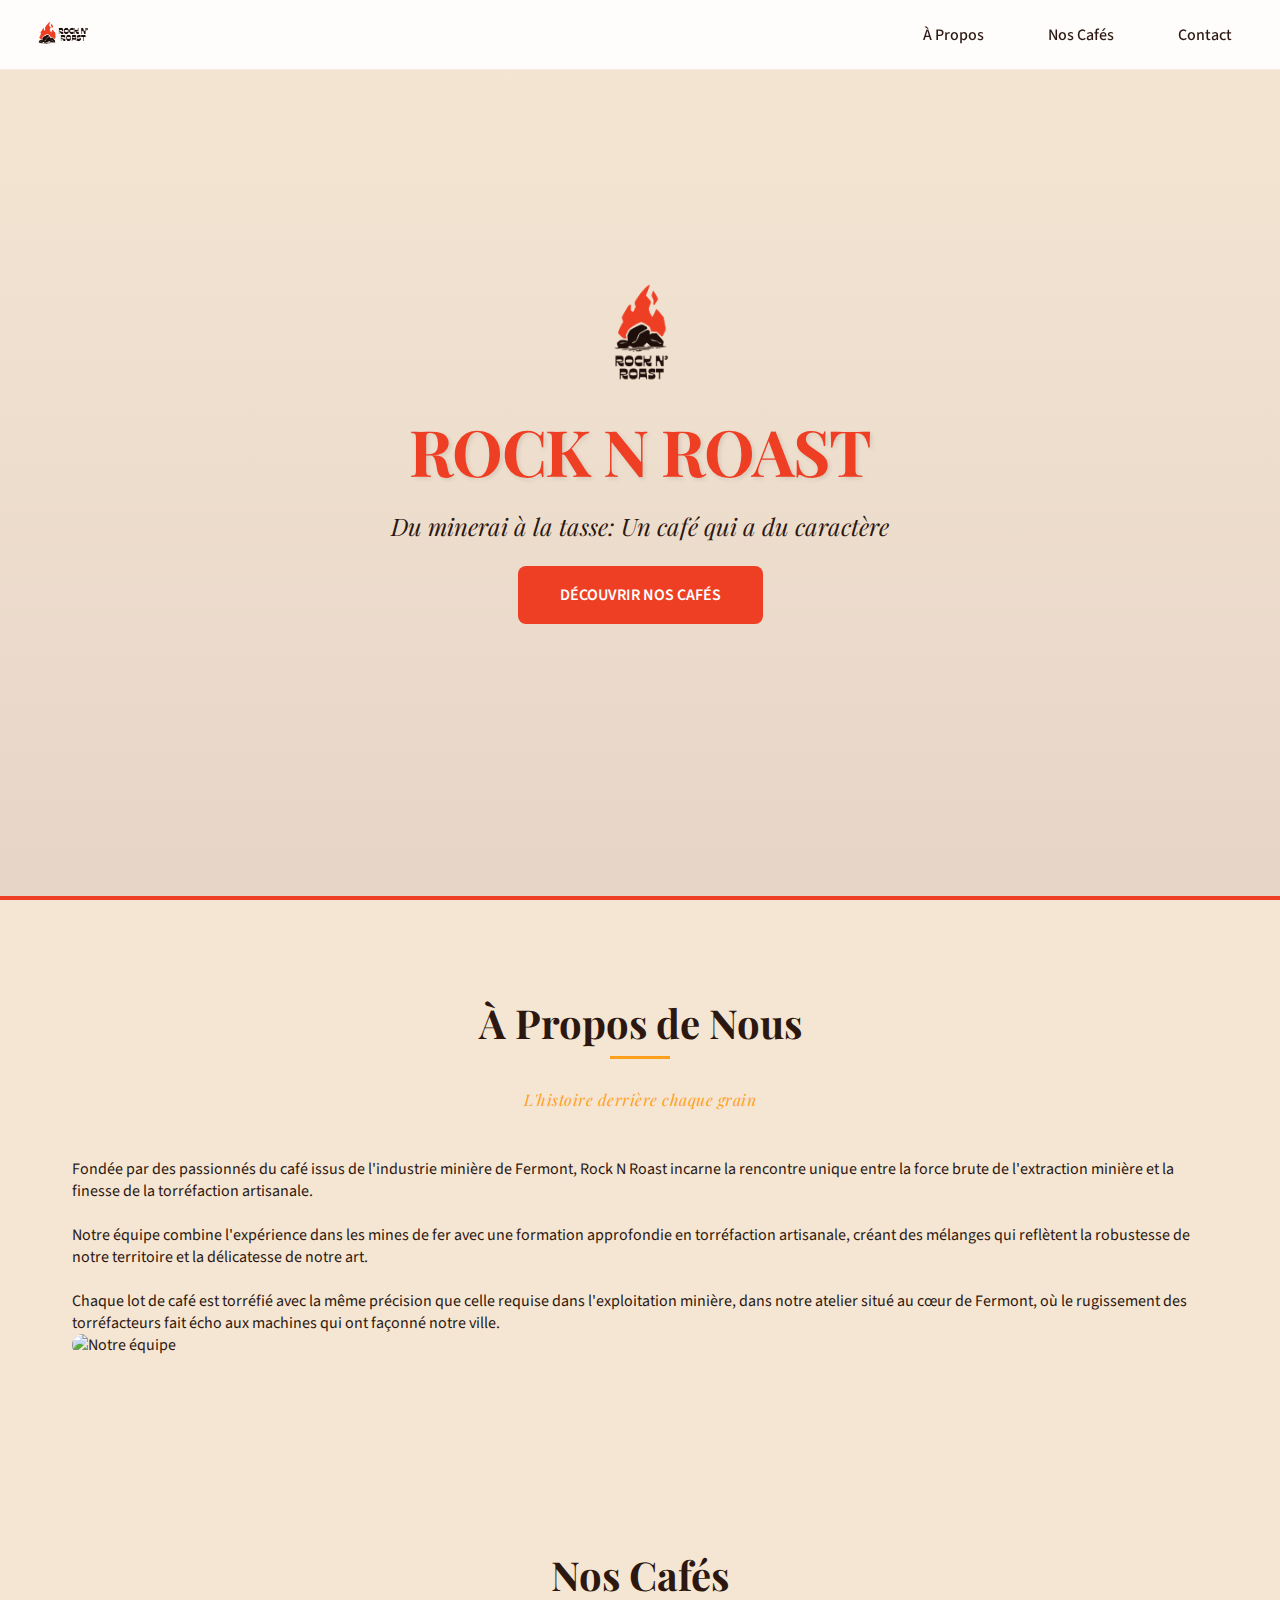
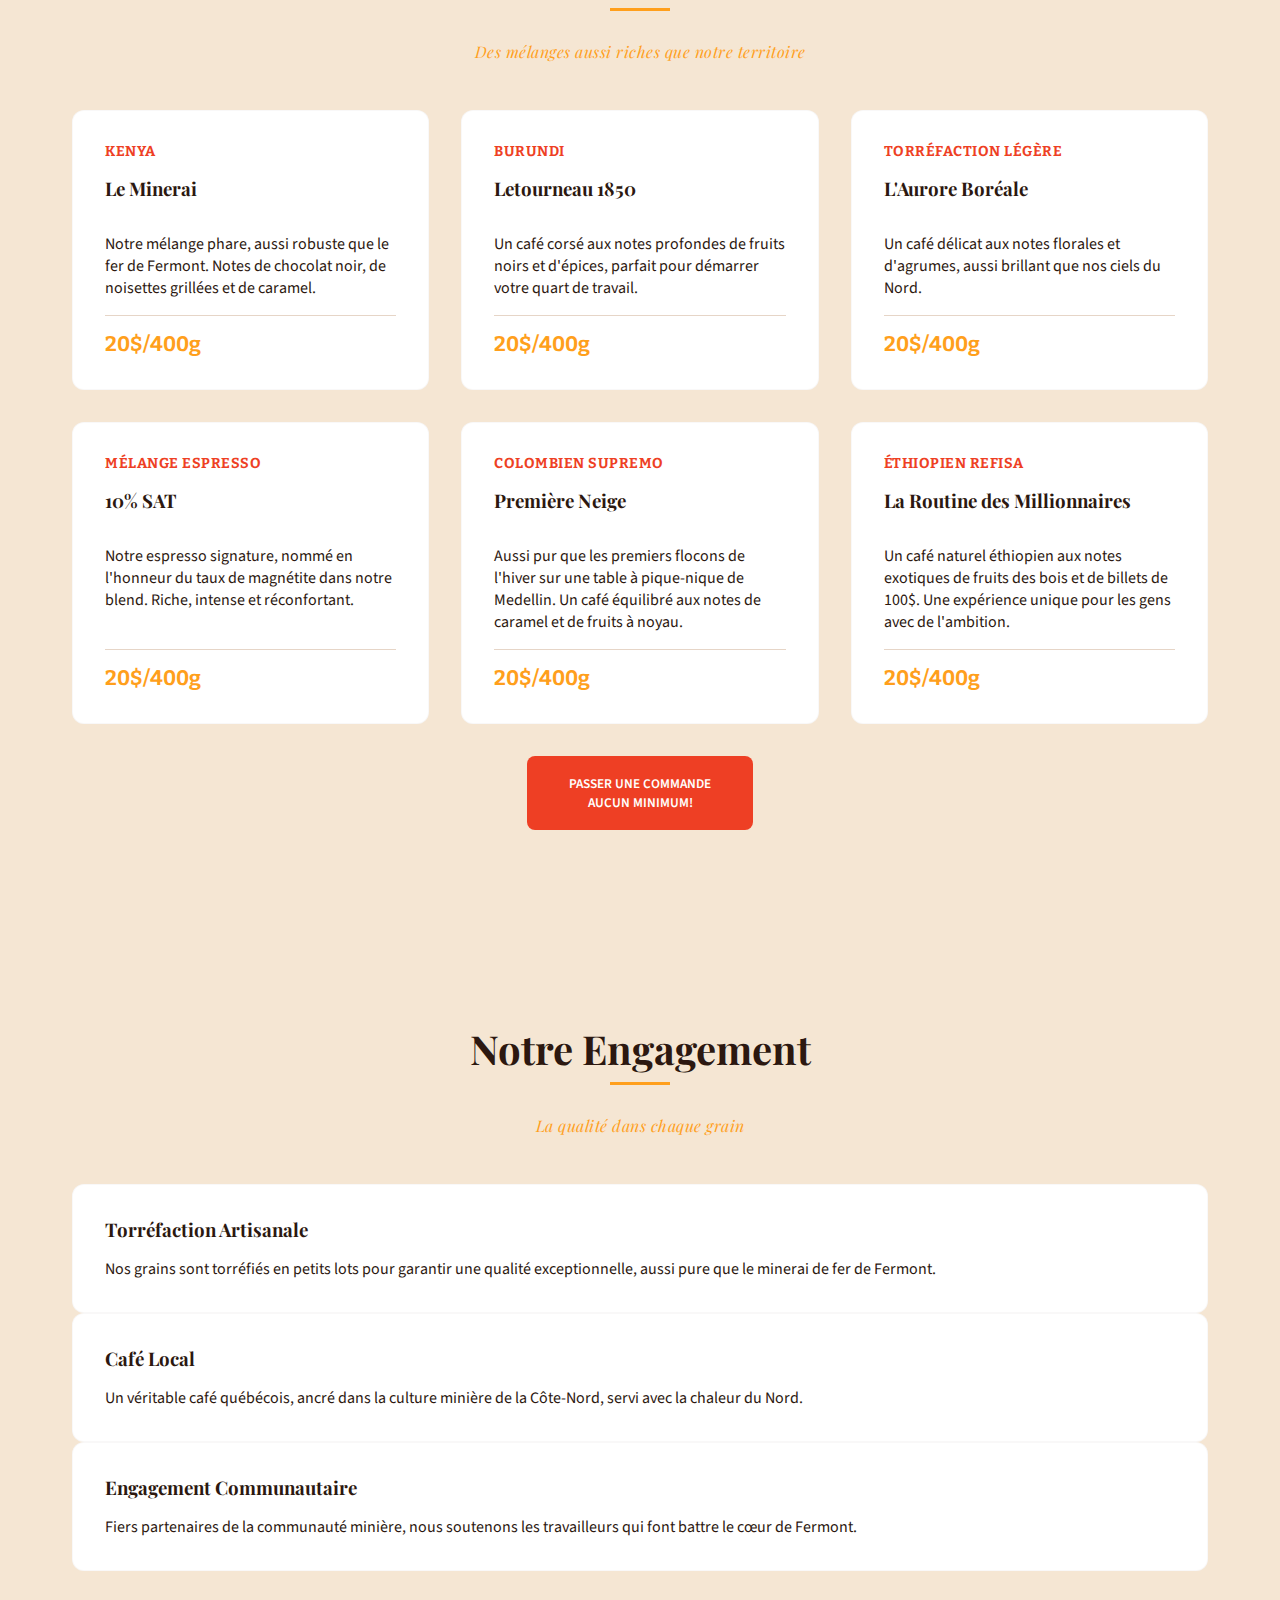
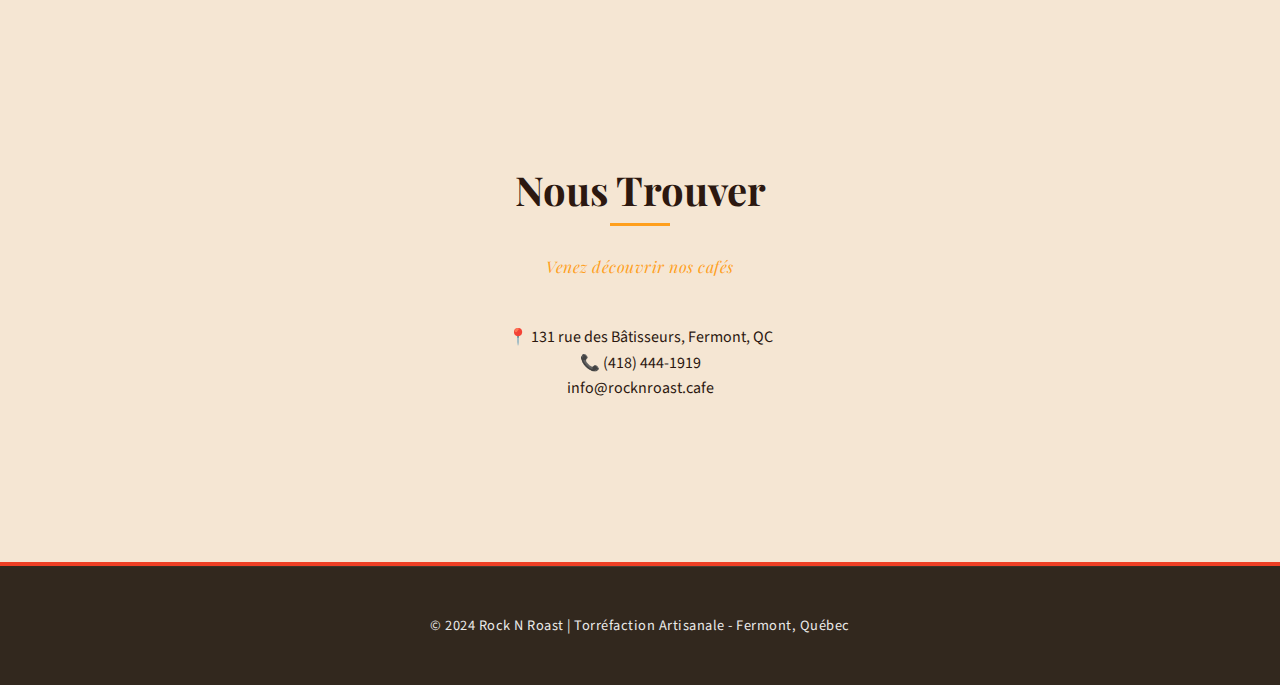
==== index.html @ 9648ab04 "Update index.html" ====
<!DOCTYPE html>
<html lang="fr-CA">
<head>
    <meta charset="UTF-8">
    <meta name="viewport" content="width=device-width, initial-scale=1.0">
    <title>Rock N Roast | Torréfaction Artisanale - Fermont</title>
    <link rel="stylesheet" href="styles.css">
    <link rel="preconnect" href="https://fonts.googleapis.com">
    <link rel="preconnect" href="https://fonts.gstatic.com" crossorigin>
    <link href="https://fonts.googleapis.com/css2?family=Playfair+Display:wght@400;600;700&family=Source+Sans+3:wght@400;500;600&family=Bitter:wght@700&display=swap" rel="stylesheet">
</head>
<body>
    <div id="orderModal" class="modal">
        <div class="modal-content">
            <div class="modal-header">
                <h3>Commander nos cafés</h3>
                <button class="close-modal">&times;</button>
            </div>
            <form id="orderForm" action="mailto:commandes@rocknroast.cafe" method="post" enctype="text/plain">
                <div class="order-form-personal">
                    <div class="form-group">
                        <label for="name">Nom complet</label>
                        <input type="text" id="name" name="name" required>
                    </div>
                    <div class="form-group">
                        <label for="email">Courriel</label>
                        <input type="email" id="email" name="email" required>
                    </div>
                    <div class="form-group">
                        <label for="phone">Téléphone</label>
                        <input type="tel" id="phone" name="phone" required>
                    </div>
                </div>

                <div class="order-form-products">
                    <h4>Sélectionnez vos cafés (400g)</h4>
                    
                    <div class="coffee-order-grid">
                        <div class="coffee-order-item">
                            <label for="minerai">Le Minerai</label>
                            <div class="quantity-input">
                                <button type="button" class="quantity-btn minus">-</button>
                                <input type="number" id="minerai" name="minerai" value="0" min="0">
                                <button type="button" class="quantity-btn plus">+</button>
                            </div>
                        </div>

                        <div class="coffee-order-item">
                            <label for="letourneau">Letourneau 1850</label>
                            <div class="quantity-input">
                                <button type="button" class="quantity-btn minus">-</button>
                                <input type="number" id="letourneau" name="letourneau" value="0" min="0">
                                <button type="button" class="quantity-btn plus">+</button>
                            </div>
                        </div>

                        <div class="coffee-order-item">
                            <label for="aurore">L'Aurore Boréale</label>
                            <div class="quantity-input">
                                <button type="button" class="quantity-btn minus">-</button>
                                <input type="number" id="aurore" name="aurore" value="0" min="0">
                                <button type="button" class="quantity-btn plus">+</button>
                            </div>
                        </div>

                        <div class="coffee-order-item">
                            <label for="sat">10% SAT</label>
                            <div class="quantity-input">
                                <button type="button" class="quantity-btn minus">-</button>
                                <input type="number" id="sat" name="sat" value="0" min="0">
                                <button type="button" class="quantity-btn plus">+</button>
                            </div>
                        </div>

                        <div class="coffee-order-item">
                            <label for="neige">Première Neige</label>
                            <div class="quantity-input">
                                <button type="button" class="quantity-btn minus">-</button>
                                <input type="number" id="neige" name="neige" value="0" min="0">
                                <button type="button" class="quantity-btn plus">+</button>
                            </div>
                        </div>

                        <div class="coffee-order-item">
                            <label for="routine">La Routine des Millionnaires</label>
                            <div class="quantity-input">
                                <button type="button" class="quantity-btn minus">-</button>
                                <input type="number" id="routine" name="routine" value="0" min="0">
                                <button type="button" class="quantity-btn plus">+</button>
                            </div>
                        </div>
                    </div>

                    <div class="order-summary">
                        <p>Total: <span id="orderTotal">0</span> $</p>
                    </div>
                </div>

                <div class="form-footer">
                    <button type="submit" class="submit-order">
                        Commander
                        
                    </button>
                </div>
            </form>
        </div>
    </div>
    <nav>
        <a href="#" class="nav-brand">
            <img src="assets/nav.png" alt="Rock N Roast" class="logo">
        </a>
        <ul>
            <li><a href="#about">À Propos</a></li>
            <li><a href="#coffees">Nos Cafés</a></li>
            <li><a href="#contact">Contact</a></li>
        </ul>
    </nav>

    <section class="hero">
        <div class="hero-content">
            <img src="assets/mainlogo.png" alt="Rock N Roast" class="logo-large">
            <h1>Rock N Roast</h1>
            <p class="tagline">Du minerai à la tasse: Un café qui a du caractère</p>
            <a href="#coffees" class="cta-button">Découvrir nos cafés</a>
        </div>
    </section>

    <section class="content-section" id="about">
        <div class="section-title">
            <h2>À Propos de Nous</h2>
            <p>L'histoire derrière chaque grain</p>
        </div>
        <div class="about-grid">
            <div class="about-text">
                <p>Fondée par des passionnés du café issus de l'industrie minière de Fermont, Rock N Roast incarne la rencontre unique entre la force brute de l'extraction minière et la finesse de la torréfaction artisanale.</p>
                <br>
                <p>Notre équipe combine l'expérience dans les mines de fer avec une formation approfondie en torréfaction artisanale, créant des mélanges qui reflètent la robustesse de notre territoire et la délicatesse de notre art.</p>
                <br>
                <p>Chaque lot de café est torréfié avec la même précision que celle requise dans l'exploitation minière, dans notre atelier situé au cœur de Fermont, où le rugissement des torréfacteurs fait écho aux machines qui ont façonné notre ville.</p>
            </div>
            <div>
                <img src="/static/placeholder/500/400" alt="Notre équipe" style="width: 100%; border-radius: 12px;">
            </div>
        </div>
    </section>

    <section class="content-section" id="coffees">
        <div class="section-title">
            <h2>Nos Cafés</h2>
            <p>Des mélanges aussi riches que notre territoire</p>
        </div>
        <div class="coffee-grid">
            <div class="coffee-card">
                <span class="coffee-origin">Kenya</span>
                <h3>Le Minerai</h3>
                <p>Notre mélange phare, aussi robuste que le fer de Fermont. Notes de chocolat noir, de noisettes grillées et de caramel.</p>
                <span class="coffee-price">20$/400g</span>
            </div>
            <div class="coffee-card">
                <span class="coffee-origin">Burundi</span>
                <h3>Letourneau 1850</h3>
                <p>Un café corsé aux notes profondes de fruits noirs et d'épices, parfait pour démarrer votre quart de travail.</p>
                <span class="coffee-price">20$/400g</span>
            </div>
            <div class="coffee-card">
                <span class="coffee-origin">Torréfaction Légère</span>
                <h3>L'Aurore Boréale</h3>
                <p>Un café délicat aux notes florales et d'agrumes, aussi brillant que nos ciels du Nord.</p>
                <span class="coffee-price">20$/400g</span>
            </div>
            <div class="coffee-card">
                <span class="coffee-origin">Mélange Espresso</span>
                <h3>10% SAT</h3>
                <p>Notre espresso signature, nommé en l'honneur du taux de magnétite dans notre blend. Riche, intense et réconfortant.</p>
                <span class="coffee-price">20$/400g</span>
            </div>
            <div class="coffee-card">
                <span class="coffee-origin">Colombien Supremo</span>
                <h3>Première Neige</h3>
                <p>Aussi pur que les premiers flocons de l'hiver sur une table à pique-nique de Medellin. Un café équilibré aux notes de caramel et de fruits à noyau.</p>
                <span class="coffee-price">20$/400g</span>
            </div>
            <div class="coffee-card">
                <span class="coffee-origin">Éthiopien Refisa</span>
                <h3>La Routine des Millionnaires</h3>
                <p>Un café naturel éthiopien aux notes exotiques de fruits des bois et de billets de 100$. Une expérience unique pour les gens avec de l'ambition.</p>
                <span class="coffee-price">20$/400g</span>
            </div>
        </div>
        <div style="text-align: center;">
            <button class="order-button" id="openOrderForm">
                Passer une commande
                <span class="order-note">Aucun minimum!</span>
            </button>
        </div>
    </section>

    <section class="content-section" id="features">
        <div class="section-title">
            <h2>Notre Engagement</h2>
            <p>La qualité dans chaque grain</p>
        </div>
        <div class="features">
            <div class="feature">
                <h3>Torréfaction Artisanale</h3>
                <p>Nos grains sont torréfiés en petits lots pour garantir une qualité exceptionnelle, aussi pure que le minerai de fer de Fermont.</p>
            </div>
            <div class="feature">
                <h3>Café Local</h3>
                <p>Un véritable café québécois, ancré dans la culture minière de la Côte-Nord, servi avec la chaleur du Nord.</p>
            </div>
            <div class="feature">
                <h3>Engagement Communautaire</h3>
                <p>Fiers partenaires de la communauté minière, nous soutenons les travailleurs qui font battre le cœur de Fermont.</p>
            </div>
        </div>
    </section>

    <section class="content-section" id="contact">
        <div class="section-title">
            <h2>Nous Trouver</h2>
            <p>Venez découvrir nos cafés</p>
        </div>
        <div style="line-height: 1.6; text-align: center;">
            <p>📍 131 rue des Bâtisseurs, Fermont, QC</p>
            <p>📞 (418) 444-1919</p>
            <p>info@rocknroast.cafe</p>
        </div>
    </section>

    <footer class="footer">
        <p>© 2024 Rock N Roast | Torréfaction Artisanale - Fermont, Québec</p>
    </footer>

    

    <script src="script.js"></script>
</body>
</html>
---- styles.css ----
:root {
    /* Brand Colors */
    --primary: #EE3F24;
    --primary-dark: #d62d12;
    
    /* Natural Coffee Palette */
    --espresso: #32281E;
    --bg-dark: #F5E6D3;
    --cream: #FFFFFF;
    --accent: #FF9F1C;
    --coffee-light: #E6D5C7;
    --coffee-medium: #967259;
    
    /* UI Colors */
    --bg-card: rgba(50, 40, 30, 0.03);
    --bg-hover: rgba(50, 40, 30, 0.08);
    --text-dark: #2C1810;
    --text-light: #32281E;

    /* Font families */
    --font-heading: 'Playfair Display', serif;
    --font-body: 'Source Sans 3', sans-serif;
    --font-accent: 'Bitter', serif;
}

/* Base Styles */
* {
    margin: 0;
    padding: 0;
    box-sizing: border-box;
}

body {
    background-color: var(--bg-dark);
    color: var(--text-dark);
    font-family: var(--font-body);
}

/* Navigation */
nav {
    position: fixed;
    top: 0;
    width: 100%;
    height: 70px;
    background: rgba(255, 255, 255, 0.9);
    padding: 0 2rem;
    z-index: 1000;
    backdrop-filter: blur(10px);
    border-bottom: 1px solid rgba(238, 63, 36, 0.1);
    display: flex;
    justify-content: space-between;
    align-items: center;
}

.nav-brand {
    display: flex;
    align-items: center;
    height: 60px;
    padding: 8px 0;
    text-decoration: none;
    color: var(--text-dark);
}

.logo {
    height: 100%;
    width: auto;
    object-fit: contain;
    max-width: 180px;
}

nav ul {
    display: flex;
    justify-content: center;
    gap: 2rem;
    list-style: none;
}

nav a {
    color: var(--text-dark);
    text-decoration: none;
    font-weight: 500;
    transition: all 0.3s ease;
    padding: 0.5rem 1rem;
    border-radius: 4px;
    font-family: var(--font-body);
}

nav a:hover {
    color: var(--primary);
    background: var(--bg-card);
}
/* Section Titles */
.section-title {
    text-align: center;
    margin-bottom: 3rem;
}

.section-title h2 {
    font-size: 2.5rem;
    position: relative;
    display: inline-block;
    color: var(--text-dark);
}

.section-title h2::after {
    content: '';
    position: absolute;
    bottom: -10px;
    left: 50%;
    transform: translateX(-50%);
    width: 60px;
    height: 3px;
    background: var(--accent);
}

.section-title p {
    font-family: var(--font-heading);
    font-style: italic;
    color: var(--accent);
    letter-spacing: 0.5px;
    margin-top: 1.5rem;
}

/* Hero Section (continued) */
.hero {
    background: linear-gradient(rgba(245,230,211,0.9), rgba(230,213,199,0.95)),
                url('/api/placeholder/1920/1080');
    background-size: cover;
    background-position: center;
    height: 100vh;
    display: flex;
    align-items: center;
    justify-content: center;
    border-bottom: 4px solid var(--primary);
}

.hero-content {
    max-width: 800px;
    padding: 2rem;
    display: flex;
    flex-direction: column;
    align-items: center;
    justify-content: center;
    gap: 1.5rem;
}

.logo-large {
    height: 120px;
    width: auto;
    object-fit: contain;
}

/* Typography */
h1, h2, h3 {
    font-family: var(--font-heading);
    margin-bottom: 1rem;
}

h1 {
    font-size: 4rem;
    font-weight: 700;
    letter-spacing: -0.02em;
    color: var(--primary);
    text-transform: uppercase;
    text-shadow: 2px 2px 4px rgba(0,0,0,0.1);
    text-align: center;
    line-height: 1.1;
    margin: 0;
}

.tagline {
    font-family: var(--font-heading);
    font-size: 1.5rem;
    font-weight: 400;
    font-style: italic;
    color: var(--text-dark);
    text-align: center;
    max-width: 600px;
    margin: 0;
}

/* Layout */
.content-section {
    padding: 6rem 2rem;
    max-width: 1200px;
    margin: 0 auto;
}

/* Coffee Grid */
.coffee-grid {
    display: grid;
    grid-template-columns: repeat(3, 1fr);
    gap: 2rem;
    margin-top: 3rem;
}

/* Cards */
.coffee-card, .feature {
    background: var(--cream);
    padding: 2rem;
    border-radius: 12px;
    transition: all 0.3s ease;
    border: 1px solid var(--bg-card);
}

.coffee-card {
    display: flex;
    flex-direction: column;
    gap: 1rem;
}

.coffee-card:hover, .feature:hover {
    background: var(--bg-hover);
    border-color: var(--primary);
    transform: translateY(-5px);
}

.coffee-origin {
    font-family: var(--font-accent);
    color: var(--primary);
    font-size: 0.9rem;
    text-transform: uppercase;
    letter-spacing: 0.5px;
    font-weight: 700;
}

.coffee-price {
    font-family: var(--font-accent);
    color: var(--accent);
    font-weight: bold;
    font-size: 1.3rem;
    margin-top: auto;
    padding-top: 1rem;
    border-top: 1px solid var(--coffee-light);
}
/* Modal Styles */
.modal {
    display: none;
    position: fixed;
    top: 0;
    left: 0;
    width: 100%;
    height: 100vh;
    background-color: rgba(0, 0, 0, 0.7);
    z-index: 2000;
    padding: 20px;
    overflow-y: auto;
    opacity: 0;
    visibility: hidden;
    transition: opacity 0.3s ease, visibility 0.3s ease;
}

.modal.active {
    opacity: 1;
    visibility: visible;
    display: block;
}

.modal-content {
    background-color: var(--cream);
    max-width: 800px;
    margin: 2rem auto;
    border-radius: 12px;
    position: relative;
    transform: translateY(-20px);
    transition: transform 0.3s ease;
    box-shadow: 0 5px 30px rgba(0, 0, 0, 0.15);
}

.modal.active .modal-content {
    transform: translateY(0);
}

/* Modal Header Styles */
.modal-header {
    padding: 1.5rem 2rem;
    border-bottom: 1px solid var(--coffee-light);
    display: flex;
    justify-content: space-between;
    align-items: center;
    background-color: var(--cream);
    border-radius: 12px 12px 0 0;
}

.modal-header h3 {
    font-family: var(--font-heading);
    font-size: 1.8rem;
    margin: 0;
    color: var(--text-dark);
}

/* Close Button Styles */
.close-modal {
    background: none;
    border: none;
    width: 32px;
    height: 32px;
    border-radius: 50%;
    cursor: pointer;
    position: relative;
    transition: all 0.3s ease;
    display: flex;
    align-items: center;
    justify-content: center;
}

.close-modal::before,
.close-modal::after {
    content: '';
    position: absolute;
    width: 16px;
    height: 2px;
    background-color: var(--text-dark);
    transition: all 0.3s ease;
}

.close-modal::before {
    transform: rotate(45deg);
}

.close-modal::after {
    transform: rotate(-45deg);
}

.close-modal:hover {
    background-color: var(--bg-card);
}

.close-modal:hover::before,
.close-modal:hover::after {
    background-color: var(--primary);
}

/* Form Styles */
#orderForm {
    padding: 2rem;
}

.order-form-personal {
    display: grid;
    gap: 1rem;
    margin-bottom: 2rem;
}

.form-group {
    display: flex;
    flex-direction: column;
    gap: 0.5rem;
}

.form-group label {
    font-weight: 500;
    color: var(--text-dark);
}

.form-group input {
    padding: 0.75rem;
    border: 1px solid var(--coffee-light);
    border-radius: 6px;
    font-family: var(--font-body);
}

.coffee-order-grid {
    display: grid;
    gap: 1rem;
    margin: 1.5rem 0;
}

.coffee-order-item {
    display: flex;
    justify-content: space-between;
    align-items: center;
    padding: 1rem;
    background: var(--bg-card);
    border-radius: 8px;
}

.quantity-input {
    display: flex;
    align-items: center;
    gap: 0.5rem;
}

.quantity-btn {
    background: var(--coffee-light);
    border: none;
    width: 30px;
    height: 30px;
    border-radius: 4px;
    cursor: pointer;
    font-weight: bold;
    transition: all 0.2s ease;
}

.quantity-btn:hover {
    background: var(--coffee-medium);
    color: var(--cream);
}

.quantity-input input {
    width: 50px;
    text-align: center;
    border: 1px solid var(--coffee-light);
    border-radius: 4px;
    padding: 0.25rem;
}

.order-summary {
    margin-top: 2rem;
    text-align: right;
    font-weight: bold;
    font-size: 1.2rem;
}

.form-footer {
    margin-top: 2rem;
    text-align: center;
}

.submit-order {
    font-family: var(--font-body);
    display: inline-flex;
    flex-direction: column;
    align-items: center;
    padding: 1rem 3rem;
    background-color: var(--primary);
    color: var(--cream);
    border: none;
    border-radius: 8px;
    font-weight: 600;
    text-transform: uppercase;
    cursor: pointer;
    transition: all 0.3s ease;
}

/* Button Styles */
.cta-button, .order-button {
    font-family: var(--font-body);
    display: inline-flex;
    padding: 1rem 2.5rem;
    background-color: var(--primary);
    color: var(--cream);
    text-decoration: none;
    border-radius: 8px;
    font-weight: 600;
    text-transform: uppercase;
    transition: all 0.3s ease;
    border: 2px solid transparent;
    align-items: center;
    cursor: pointer;
}

.order-button {
    flex-direction: column;
    margin-top: 2rem;
}

.cta-button:hover, .order-button:hover {
    background-color: transparent;
    border-color: var(--primary);
    color: var(--primary);
    transform: translateY(-2px);
}
/* Footer Styles */
.footer {
    background: var(--espresso);
    padding: 3rem 2rem;
    text-align: center;
    margin-top: 4rem;
    border-top: 4px solid var(--primary);
    color: var(--cream);
    position: relative;
}

.footer::before {
    content: '';
    position: absolute;
    top: 0;
    left: 0;
    right: 0;
    height: 1px;
    background: linear-gradient(
        90deg,
        transparent,
        rgba(255, 255, 255, 0.1) 50%,
        transparent
    );
}

.footer p {
    font-family: var(--font-body);
    font-size: 0.9rem;
    letter-spacing: 0.5px;
    opacity: 0.9;
    margin: 0;
    line-height: 1.6;
}

/* Optional: Add social media links styling if you want to add them */
.footer-social {
    display: flex;
    justify-content: center;
    gap: 1.5rem;
    margin-top: 1.5rem;
}

.footer-social a {
    color: var(--cream);
    opacity: 0.8;
    transition: all 0.3s ease;
}

.footer-social a:hover {
    opacity: 1;
    color: var(--primary);
}

/* Media Queries */
@media (min-width: 768px) {
    .order-form-personal {
        grid-template-columns: repeat(3, 1fr);
    }
    
    .coffee-order-grid {
        grid-template-columns: repeat(2, 1fr);
    }
}

@media (max-width: 1024px) {
    .coffee-grid {
        grid-template-columns: repeat(2, 1fr);
    }
}

@media (max-width: 768px) {
    .coffee-grid {
        grid-template-columns: 1fr;
    }

    .nav-brand {
        height: 50px;
    }
    
    .logo {
        max-width: 140px;
    }
    
    nav {
        padding: 0 1rem;
        height: 60px;
    }

    .logo-large {
        height: 90px;
    }
    
    h1 {
        font-size: 3rem;
    }
    
    .tagline {
        font-size: 1.25rem;
    }
}
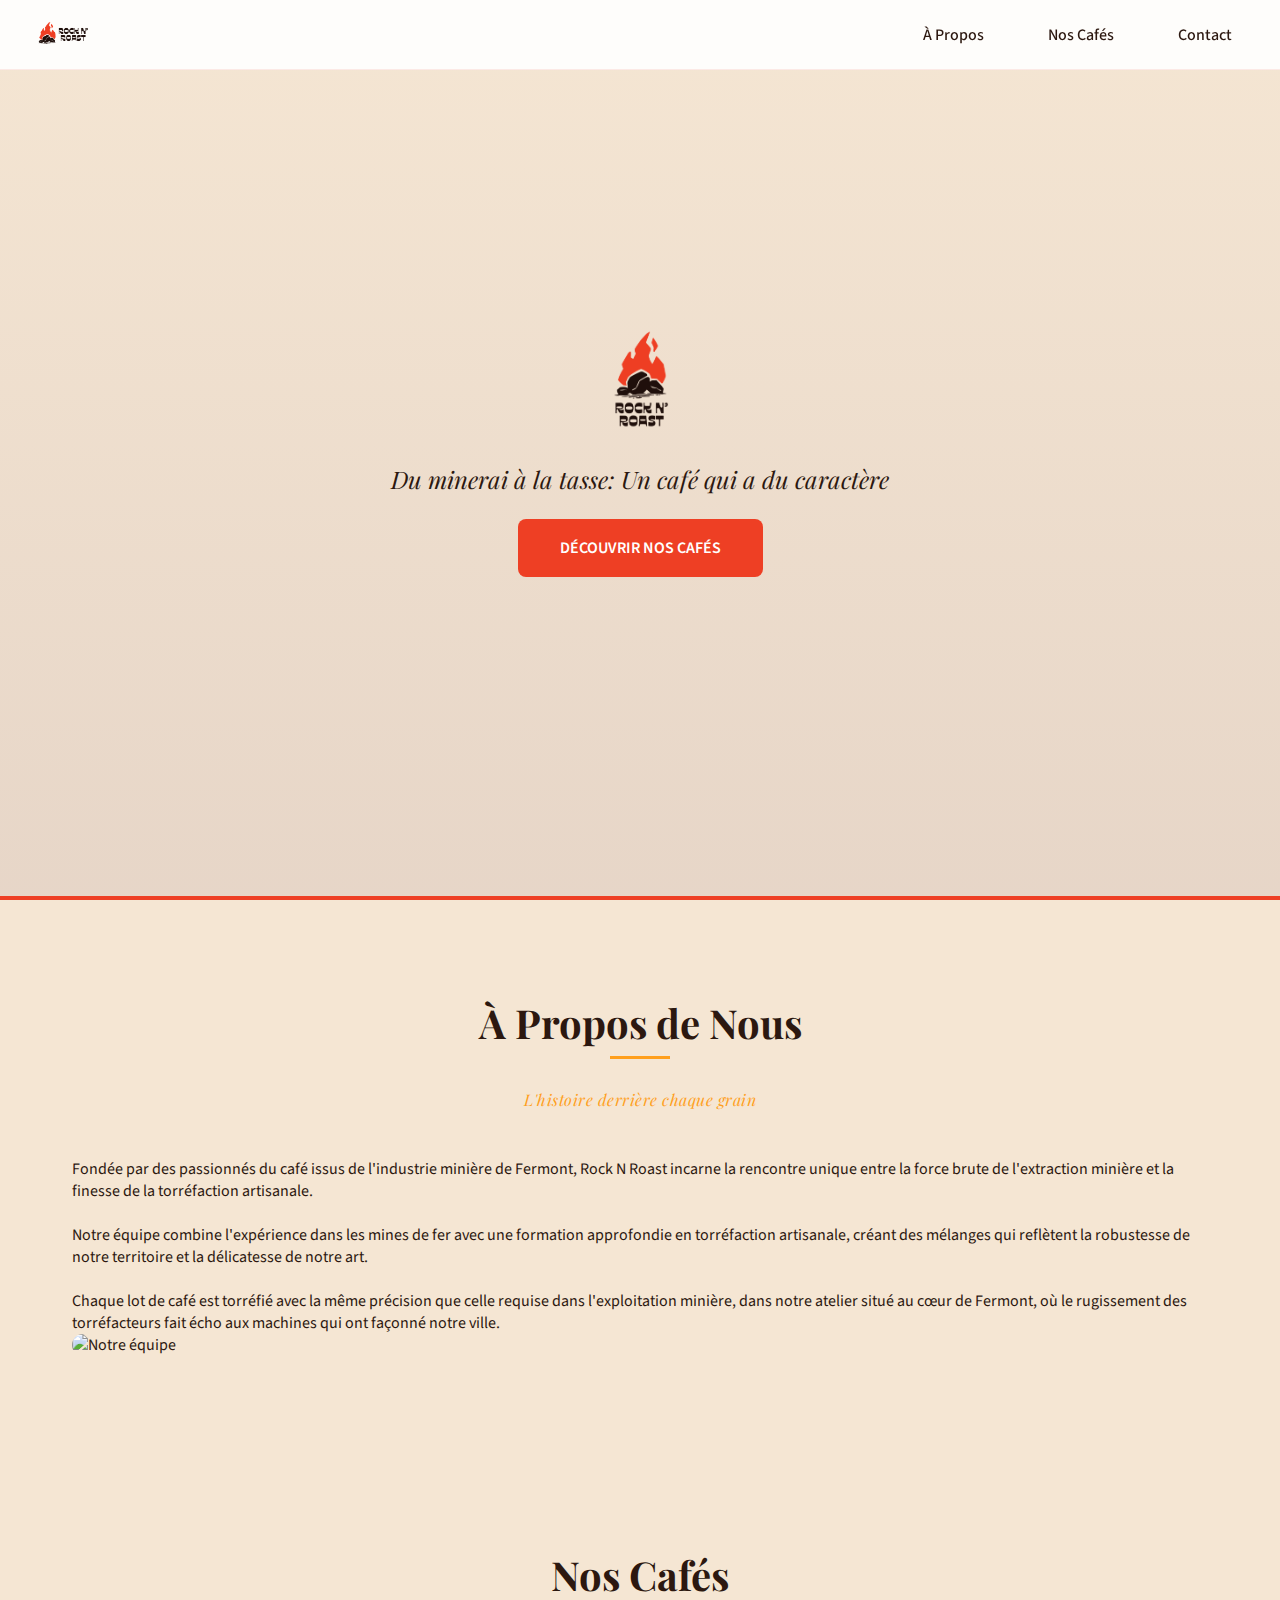
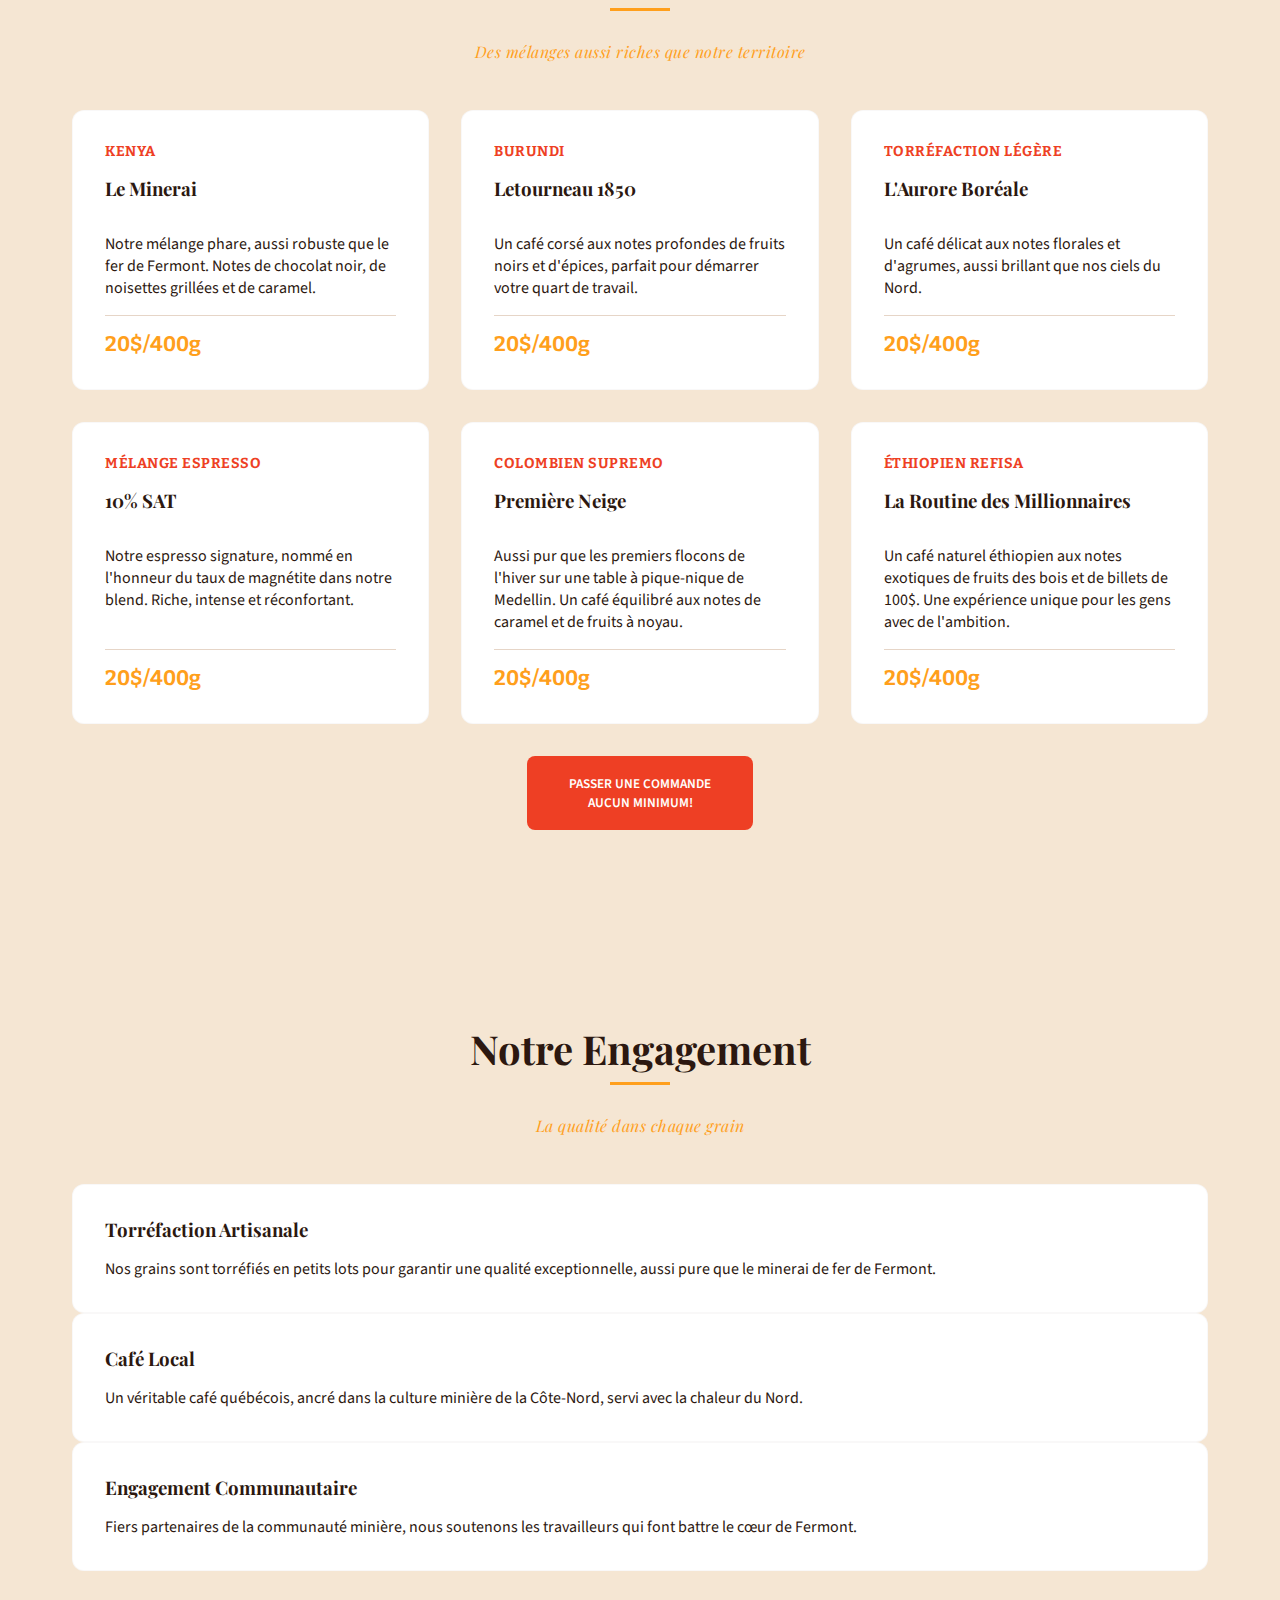
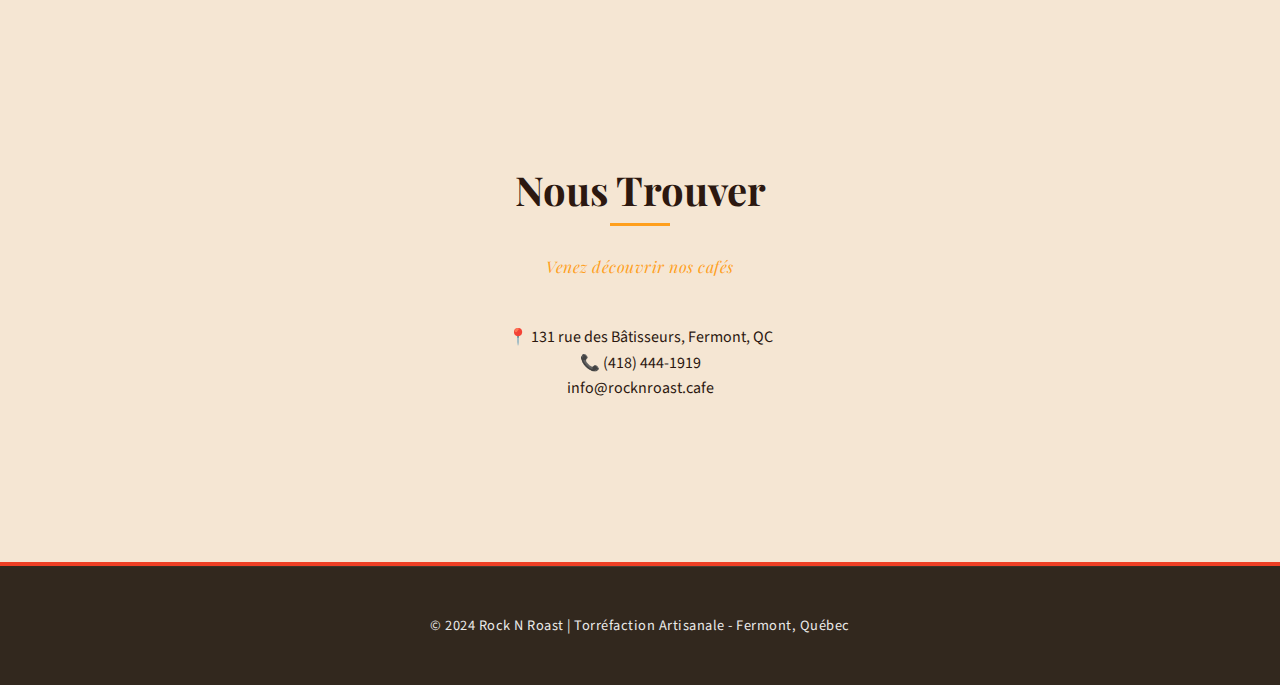
==== commit 5e6b8920: "Update index.html" ====
--- a/index.html
+++ b/index.html
@@ -119,7 +119,6 @@
     <section class="hero">
         <div class="hero-content">
             <img src="assets/mainlogo.png" alt="Rock N Roast" class="logo-large">
-            <h1>Rock N Roast</h1>
             <p class="tagline">Du minerai à la tasse: Un café qui a du caractère</p>
             <a href="#coffees" class="cta-button">Découvrir nos cafés</a>
         </div>
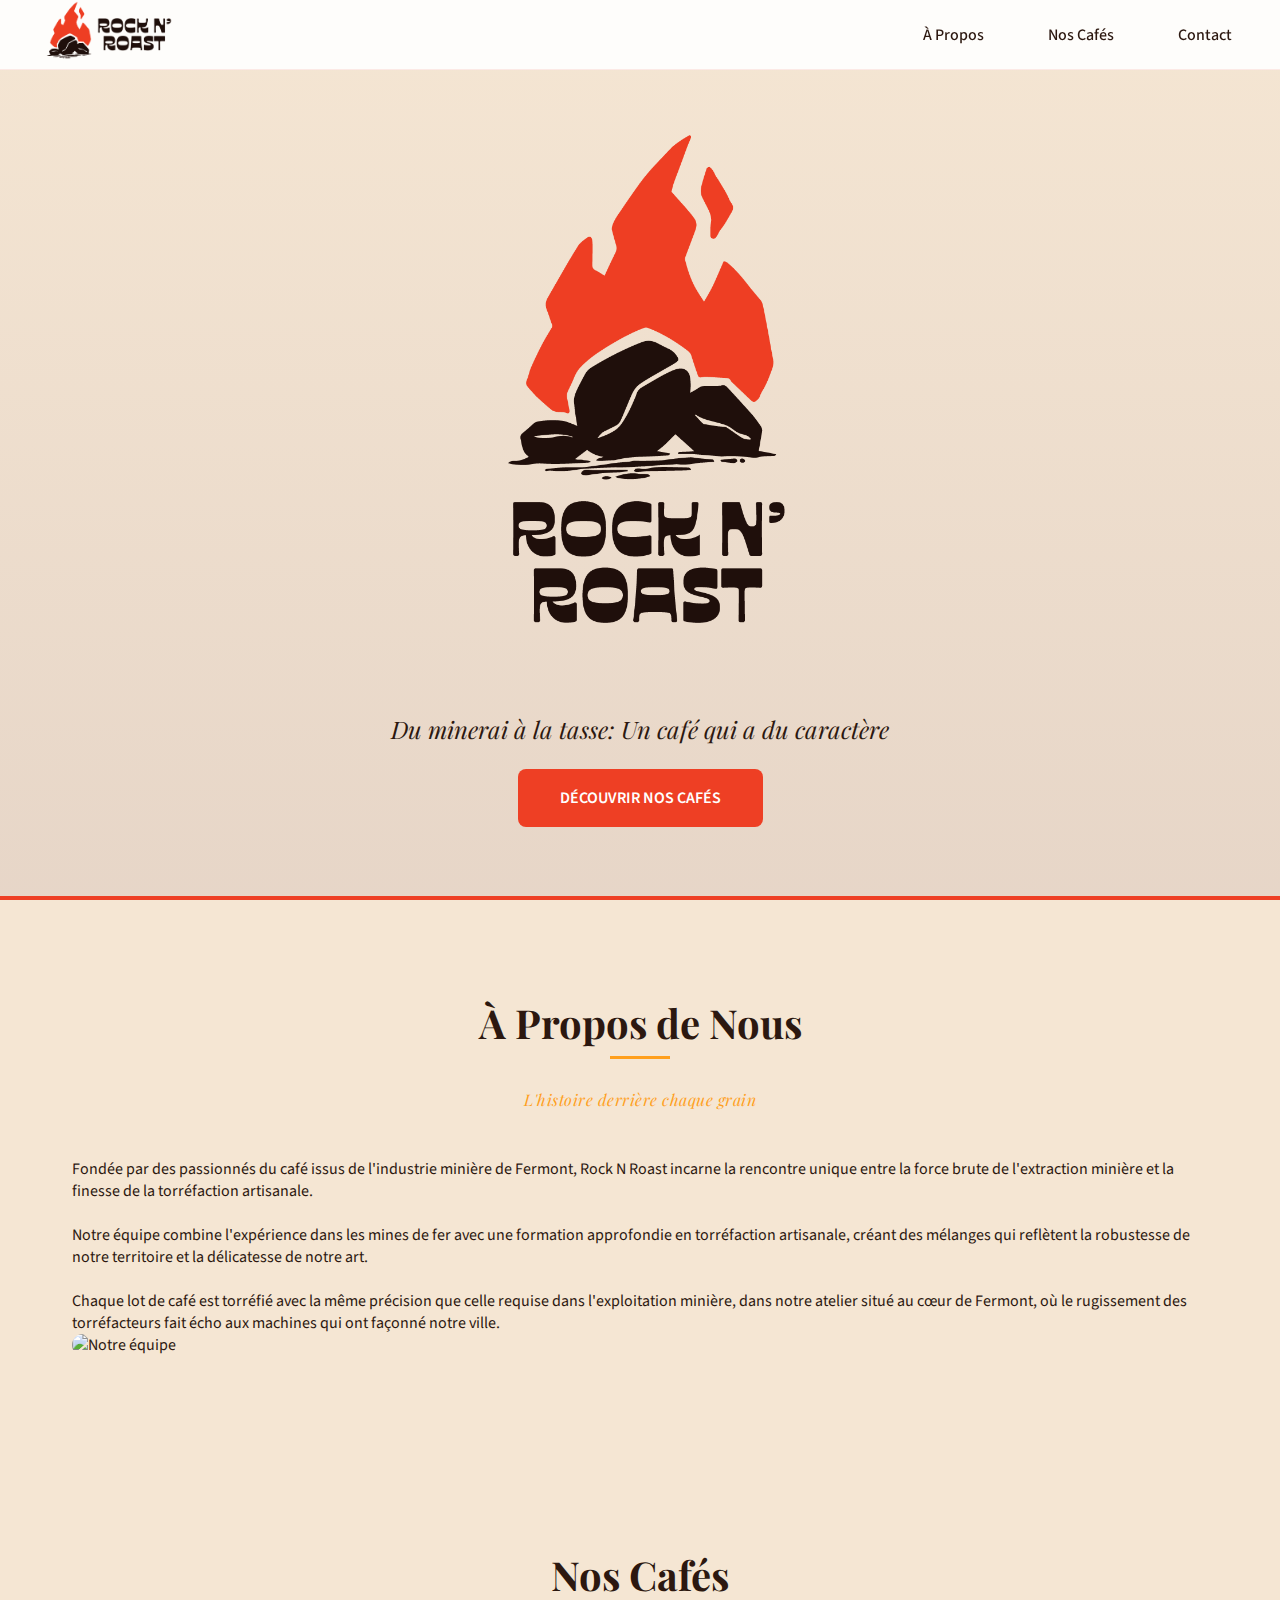
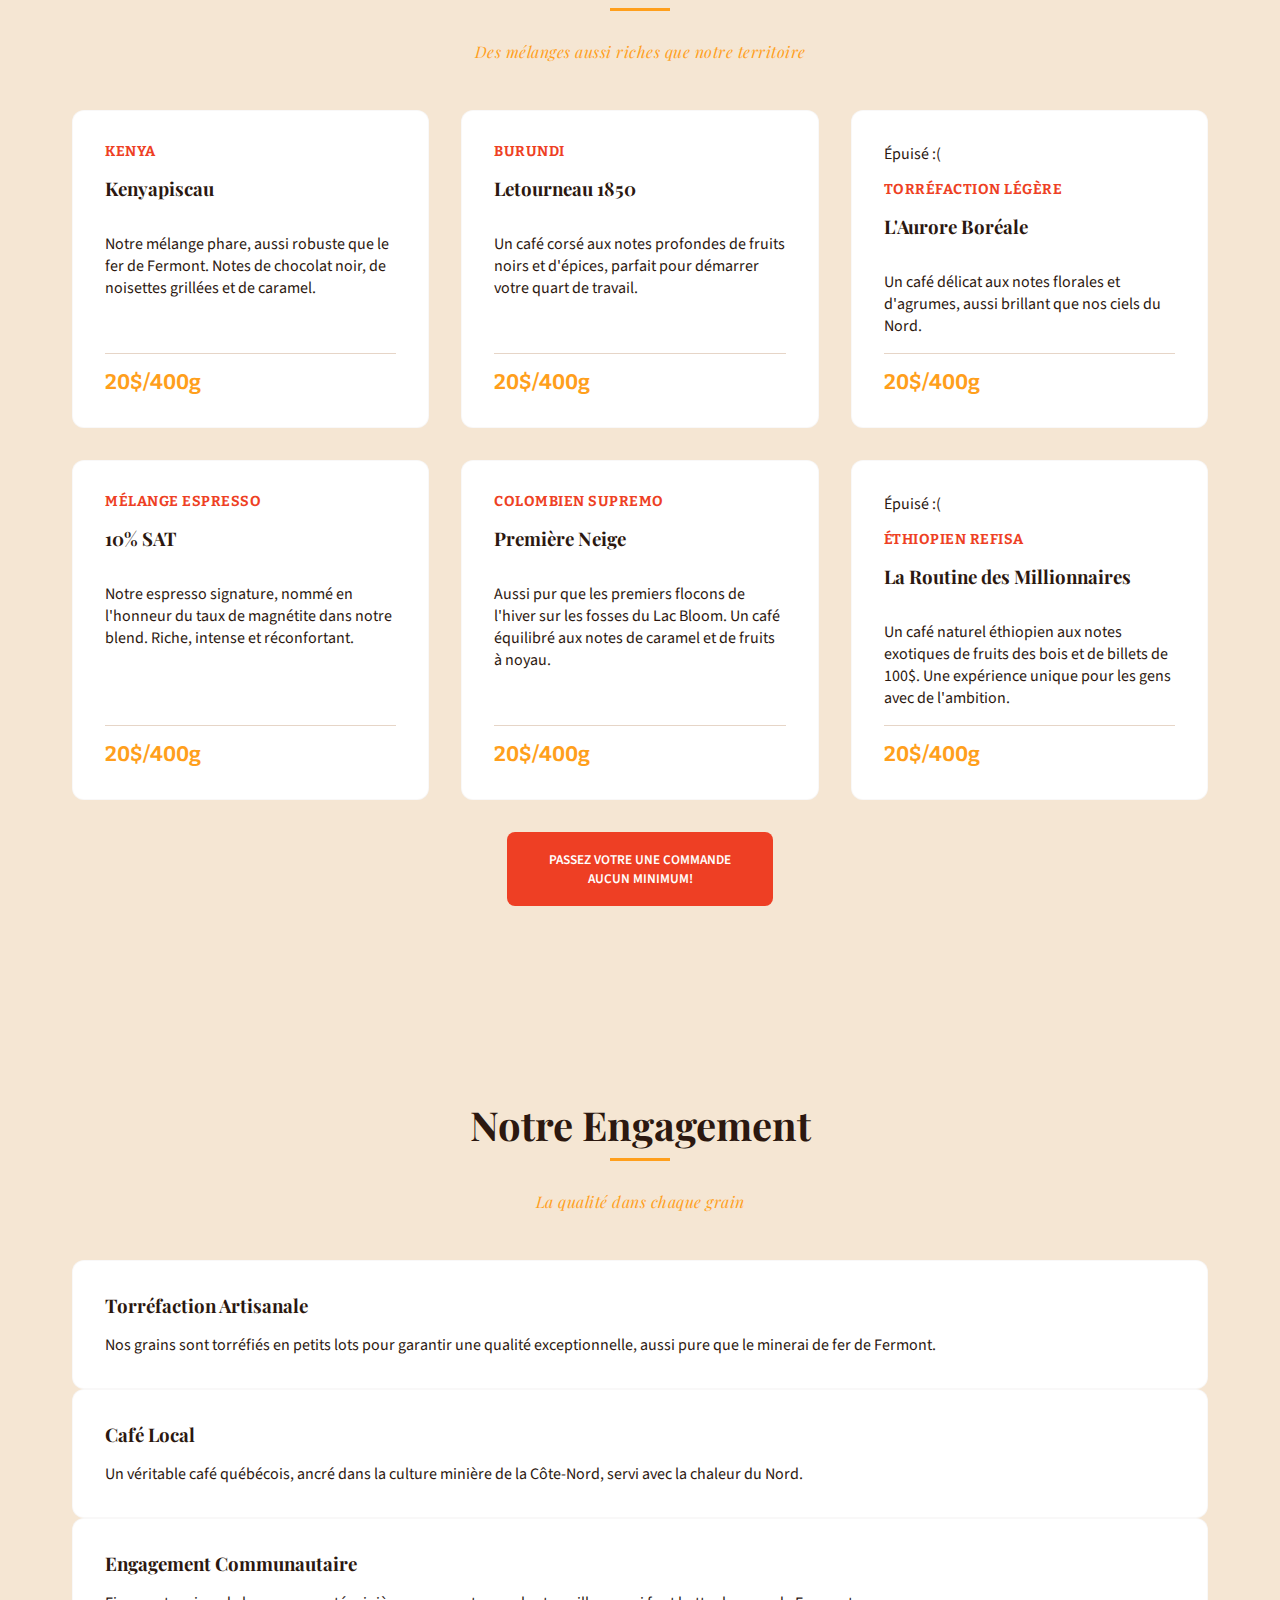
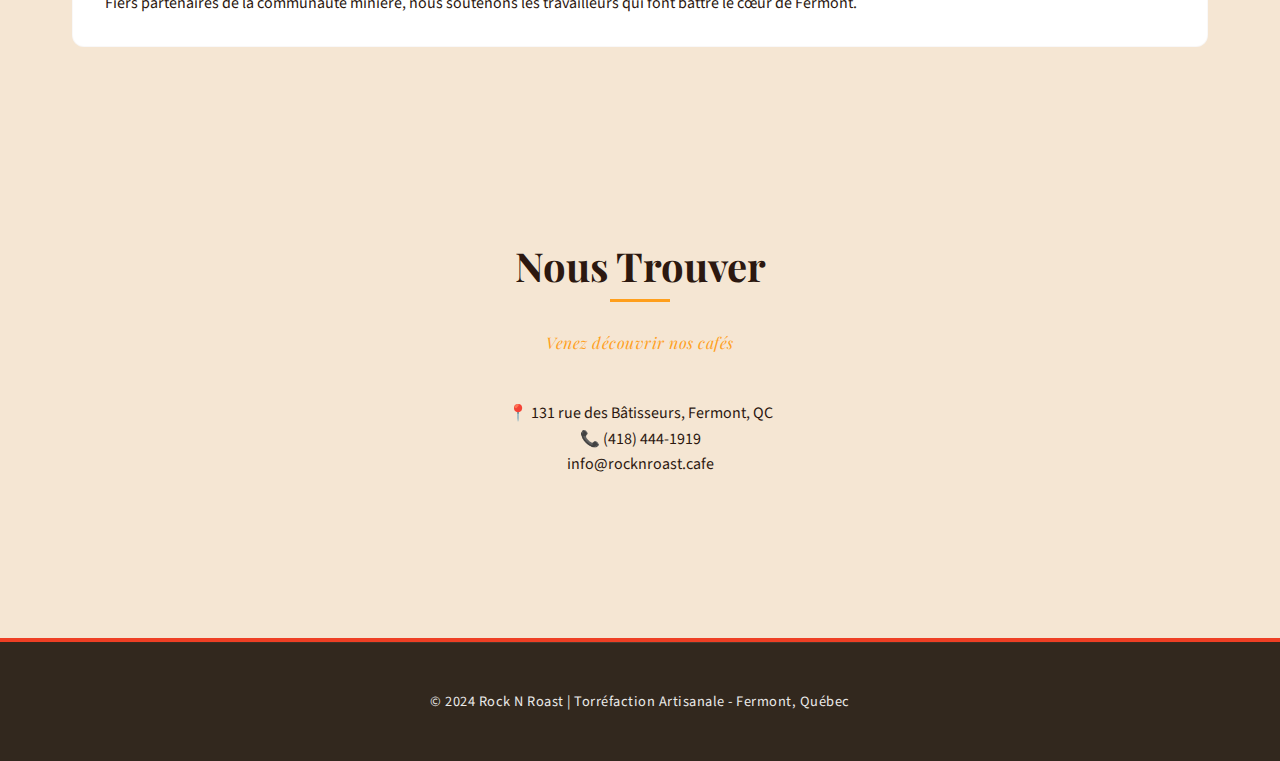
==== commit c6aabc8f: "Update index.html" ====
--- a/index.html
+++ b/index.html
@@ -37,7 +37,7 @@
                     
                     <div class="coffee-order-grid">
                         <div class="coffee-order-item">
-                            <label for="minerai">Le Minerai</label>
+                            <label for="minerai">Kenyapiscau </label>
                             <div class="quantity-input">
                                 <button type="button" class="quantity-btn minus">-</button>
                                 <input type="number" id="minerai" name="minerai" value="0" min="0">
@@ -57,9 +57,9 @@
                         <div class="coffee-order-item">
                             <label for="aurore">L'Aurore Boréale</label>
                             <div class="quantity-input">
-                                <button type="button" class="quantity-btn minus">-</button>
-                                <input type="number" id="aurore" name="aurore" value="0" min="0">
-                                <button type="button" class="quantity-btn plus">+</button>
+                                <button type="button" class="quantity-btn minus" disabled>-</button>
+                                <input type="number" id="aurore" name="aurore" value="0" min="0" disabled>
+                                <button type="button" class="quantity-btn plus" disabled>+</button>
                             </div>
                         </div>
 
@@ -84,9 +84,9 @@
                         <div class="coffee-order-item">
                             <label for="routine">La Routine des Millionnaires</label>
                             <div class="quantity-input">
-                                <button type="button" class="quantity-btn minus">-</button>
-                                <input type="number" id="routine" name="routine" value="0" min="0">
-                                <button type="button" class="quantity-btn plus">+</button>
+                                <button type="button" class="quantity-btn minus" disabled>-</button>
+                                <input type="number" id="routine" name="routine" value="0" min="0" disabled>
+                                <button type="button" class="quantity-btn plus" disabled>+</button>
                             </div>
                         </div>
                     </div>
@@ -151,7 +151,7 @@
         <div class="coffee-grid">
             <div class="coffee-card">
                 <span class="coffee-origin">Kenya</span>
-                <h3>Le Minerai</h3>
+                <h3>Kenyapiscau</h3>
                 <p>Notre mélange phare, aussi robuste que le fer de Fermont. Notes de chocolat noir, de noisettes grillées et de caramel.</p>
                 <span class="coffee-price">20$/400g</span>
             </div>
@@ -161,7 +161,8 @@
                 <p>Un café corsé aux notes profondes de fruits noirs et d'épices, parfait pour démarrer votre quart de travail.</p>
                 <span class="coffee-price">20$/400g</span>
             </div>
-            <div class="coffee-card">
+            <div class="coffee-card  sold-out">
+                <div class="sold-out-overlay">Épuisé :(</div>
                 <span class="coffee-origin">Torréfaction Légère</span>
                 <h3>L'Aurore Boréale</h3>
                 <p>Un café délicat aux notes florales et d'agrumes, aussi brillant que nos ciels du Nord.</p>
@@ -176,10 +177,11 @@
             <div class="coffee-card">
                 <span class="coffee-origin">Colombien Supremo</span>
                 <h3>Première Neige</h3>
-                <p>Aussi pur que les premiers flocons de l'hiver sur une table à pique-nique de Medellin. Un café équilibré aux notes de caramel et de fruits à noyau.</p>
-                <span class="coffee-price">20$/400g</span>
-            </div>
-            <div class="coffee-card">
+                <p>Aussi pur que les premiers flocons de l'hiver sur les fosses du Lac Bloom. Un café équilibré aux notes de caramel et de fruits à noyau.</p>
+                <span class="coffee-price">20$/400g</span>
+            </div>
+            <div class="coffee-card sold-out">
+                <div class="sold-out-overlay">Épuisé :(</div>
                 <span class="coffee-origin">Éthiopien Refisa</span>
                 <h3>La Routine des Millionnaires</h3>
                 <p>Un café naturel éthiopien aux notes exotiques de fruits des bois et de billets de 100$. Une expérience unique pour les gens avec de l'ambition.</p>
@@ -188,7 +190,7 @@
         </div>
         <div style="text-align: center;">
             <button class="order-button" id="openOrderForm">
-                Passer une commande
+                Passez votre une commande
                 <span class="order-note">Aucun minimum!</span>
             </button>
         </div>
--- a/styles.css
+++ b/styles.css
@@ -62,10 +62,10 @@
 }
 
 .logo {
-    height: 100%;
+    height:250%;
     width: auto;
     object-fit: contain;
-    max-width: 180px;
+    max-width: 380px;
 }
 
 nav ul {
@@ -145,7 +145,7 @@
 }
 
 .logo-large {
-    height: 120px;
+    height: 620px;
     width: auto;
     object-fit: contain;
 }
@@ -542,16 +542,16 @@
     }
     
     .logo {
-        max-width: 140px;
+        max-width: 640px;
     }
     
     nav {
-        padding: 0 1rem;
-        height: 60px;
+        padding: 0 0rem;
+        height: 80px;
     }
 
     .logo-large {
-        height: 90px;
+        height: 340px;
     }
     
     h1 {
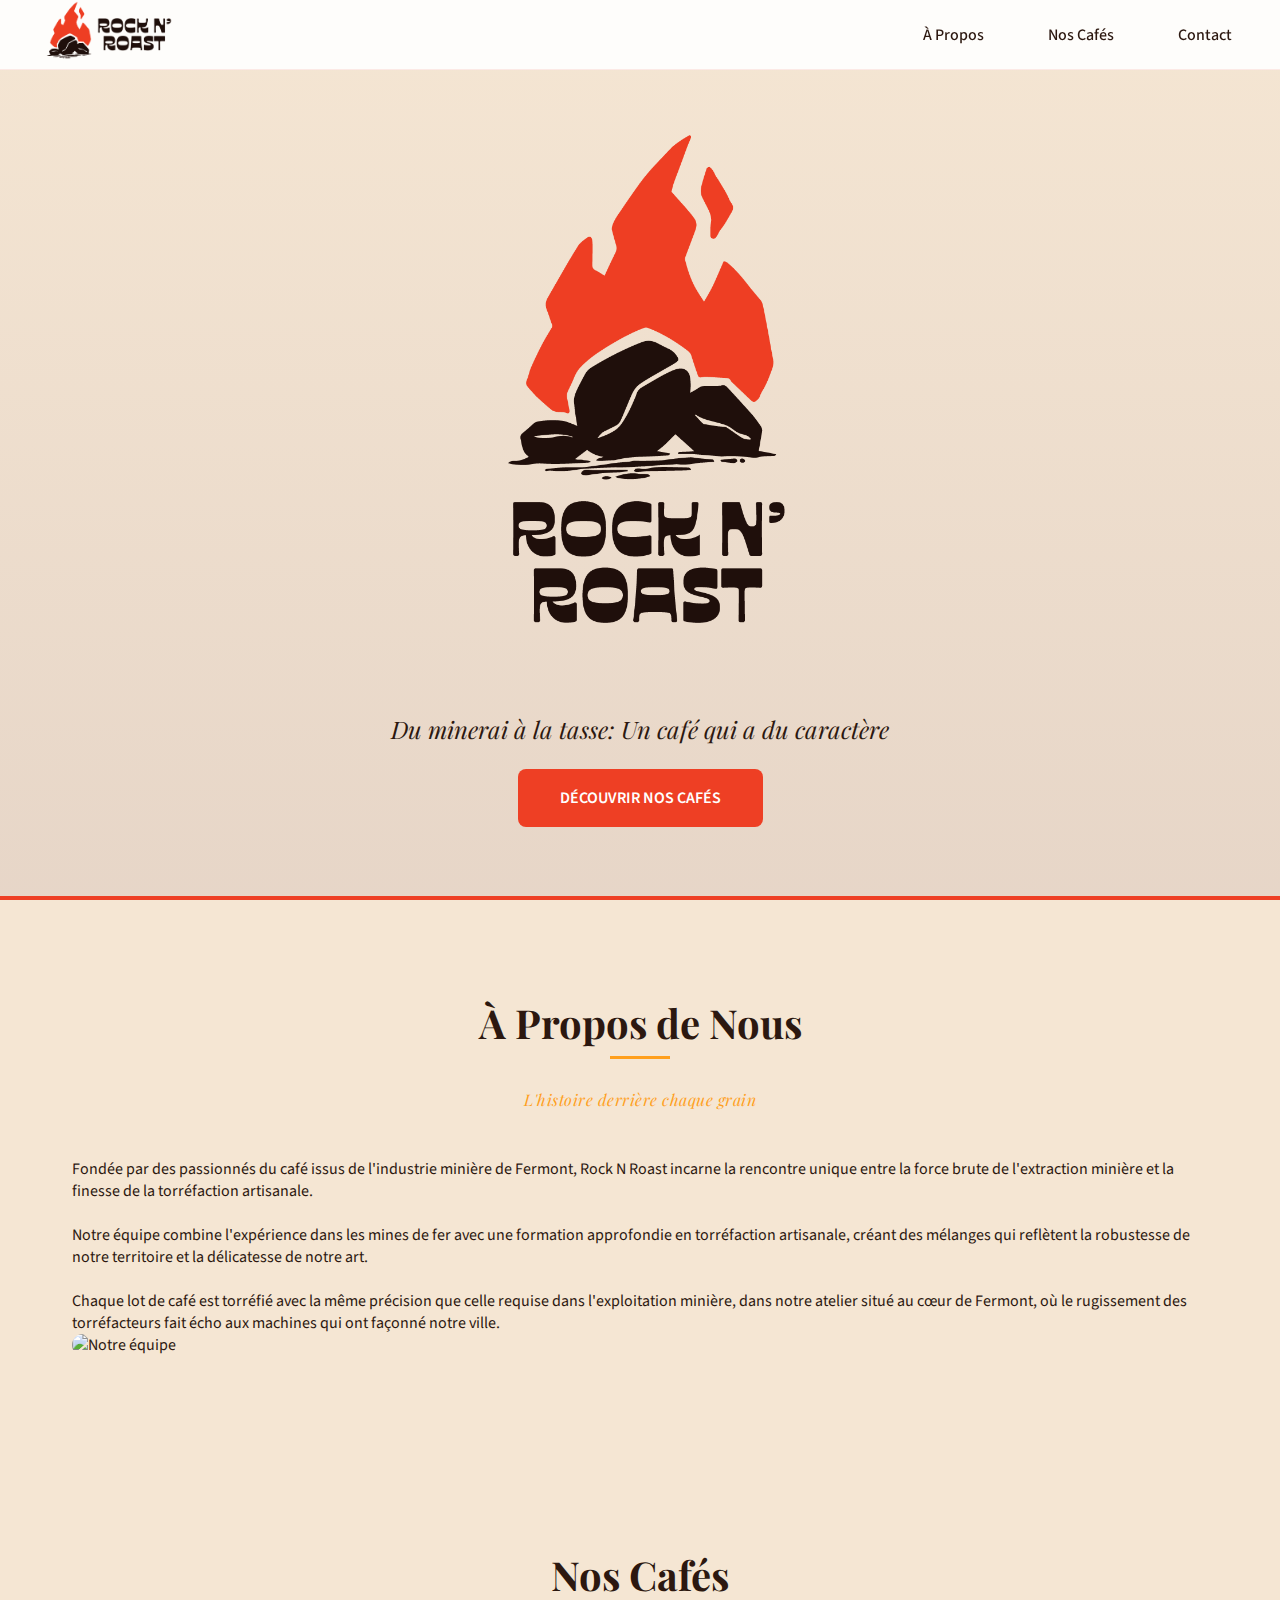
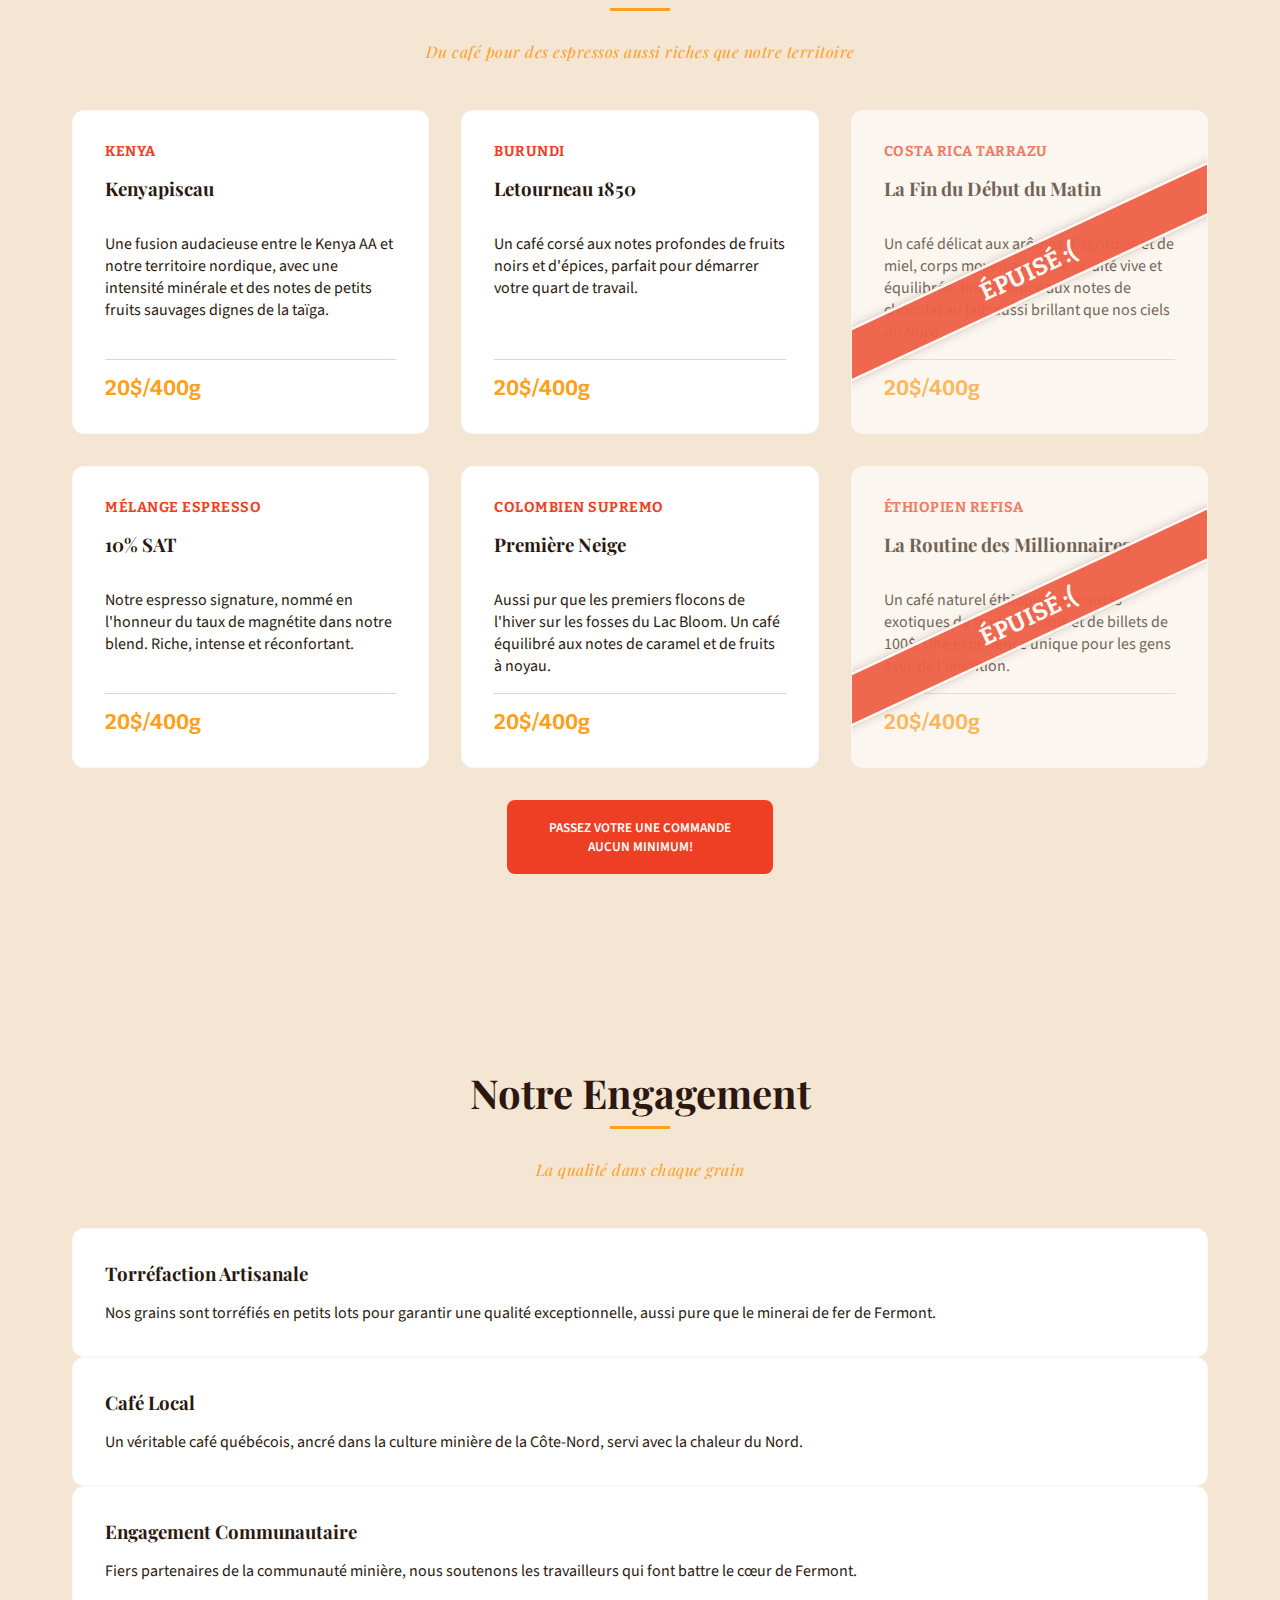
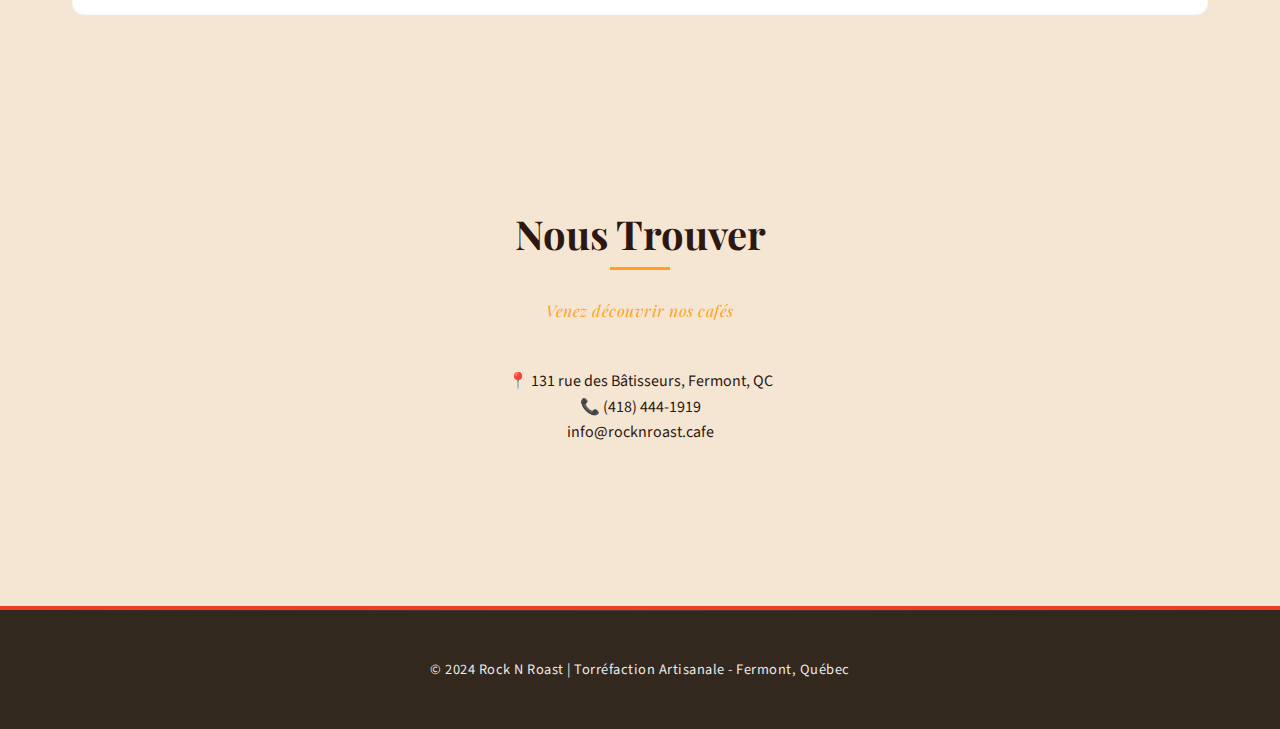
==== commit 8622c643: "Update index.html" ====
--- a/index.html
+++ b/index.html
@@ -55,7 +55,7 @@
                         </div>
 
                         <div class="coffee-order-item">
-                            <label for="aurore">L'Aurore Boréale</label>
+                            <label for="aurore">La Fin du Début du Matin</label>
                             <div class="quantity-input">
                                 <button type="button" class="quantity-btn minus" disabled>-</button>
                                 <input type="number" id="aurore" name="aurore" value="0" min="0" disabled>
@@ -146,13 +146,13 @@
     <section class="content-section" id="coffees">
         <div class="section-title">
             <h2>Nos Cafés</h2>
-            <p>Des mélanges aussi riches que notre territoire</p>
+            <p>Du café pour des espressos aussi riches que notre territoire</p>
         </div>
         <div class="coffee-grid">
             <div class="coffee-card">
                 <span class="coffee-origin">Kenya</span>
                 <h3>Kenyapiscau</h3>
-                <p>Notre mélange phare, aussi robuste que le fer de Fermont. Notes de chocolat noir, de noisettes grillées et de caramel.</p>
+                <p>Une fusion audacieuse entre le Kenya AA et notre territoire nordique, avec une intensité minérale et des notes de petits fruits sauvages dignes de la taïga.</p>
                 <span class="coffee-price">20$/400g</span>
             </div>
             <div class="coffee-card">
@@ -163,9 +163,9 @@
             </div>
             <div class="coffee-card  sold-out">
                 <div class="sold-out-overlay">Épuisé :(</div>
-                <span class="coffee-origin">Torréfaction Légère</span>
-                <h3>L'Aurore Boréale</h3>
-                <p>Un café délicat aux notes florales et d'agrumes, aussi brillant que nos ciels du Nord.</p>
+                <span class="coffee-origin">Costa Rica Tarrazu</span>
+                <h3>La Fin du Début du Matin</h3>
+                <p>Un café délicat aux arômes d'agrumes et de miel, corps moyen avec une acidité vive et équilibrée, finale douce aux notes de chocolat au lait; aussi brillant que nos ciels du Nord.</p>
                 <span class="coffee-price">20$/400g</span>
             </div>
             <div class="coffee-card">
--- a/styles.css
+++ b/styles.css
@@ -562,3 +562,43 @@
         font-size: 1.25rem;
     }
 }
+
+.coffee-card {
+    position: relative;
+    overflow: hidden;
+}
+
+.sold-out-overlay {
+    position: absolute;
+    top: 50%;
+    left: 50%;
+    transform: translate(-50%, -50%) rotate(-25deg);
+    background-color: var(--primary);
+    color: var(--cream);
+    padding: 0.5rem 2rem;
+    font-family: var(--font-accent);
+    font-weight: 700;
+    font-size: 1.5rem;
+    text-transform: uppercase;
+    border: 3px solid var(--cream);
+    box-shadow: 0 0 10px rgba(0,0,0,0.2);
+    z-index: 1;
+    width: 140%;
+    text-align: center;
+    opacity: 0.95;
+}
+
+.coffee-card.sold-out {
+    opacity: 0.8;
+}
+
+.coffee-card.sold-out::before {
+    content: '';
+    position: absolute;
+    top: 0;
+    left: 0;
+    right: 0;
+    bottom: 0;
+    background: rgba(245, 230, 211, 0.2);
+    z-index: 1;
+}
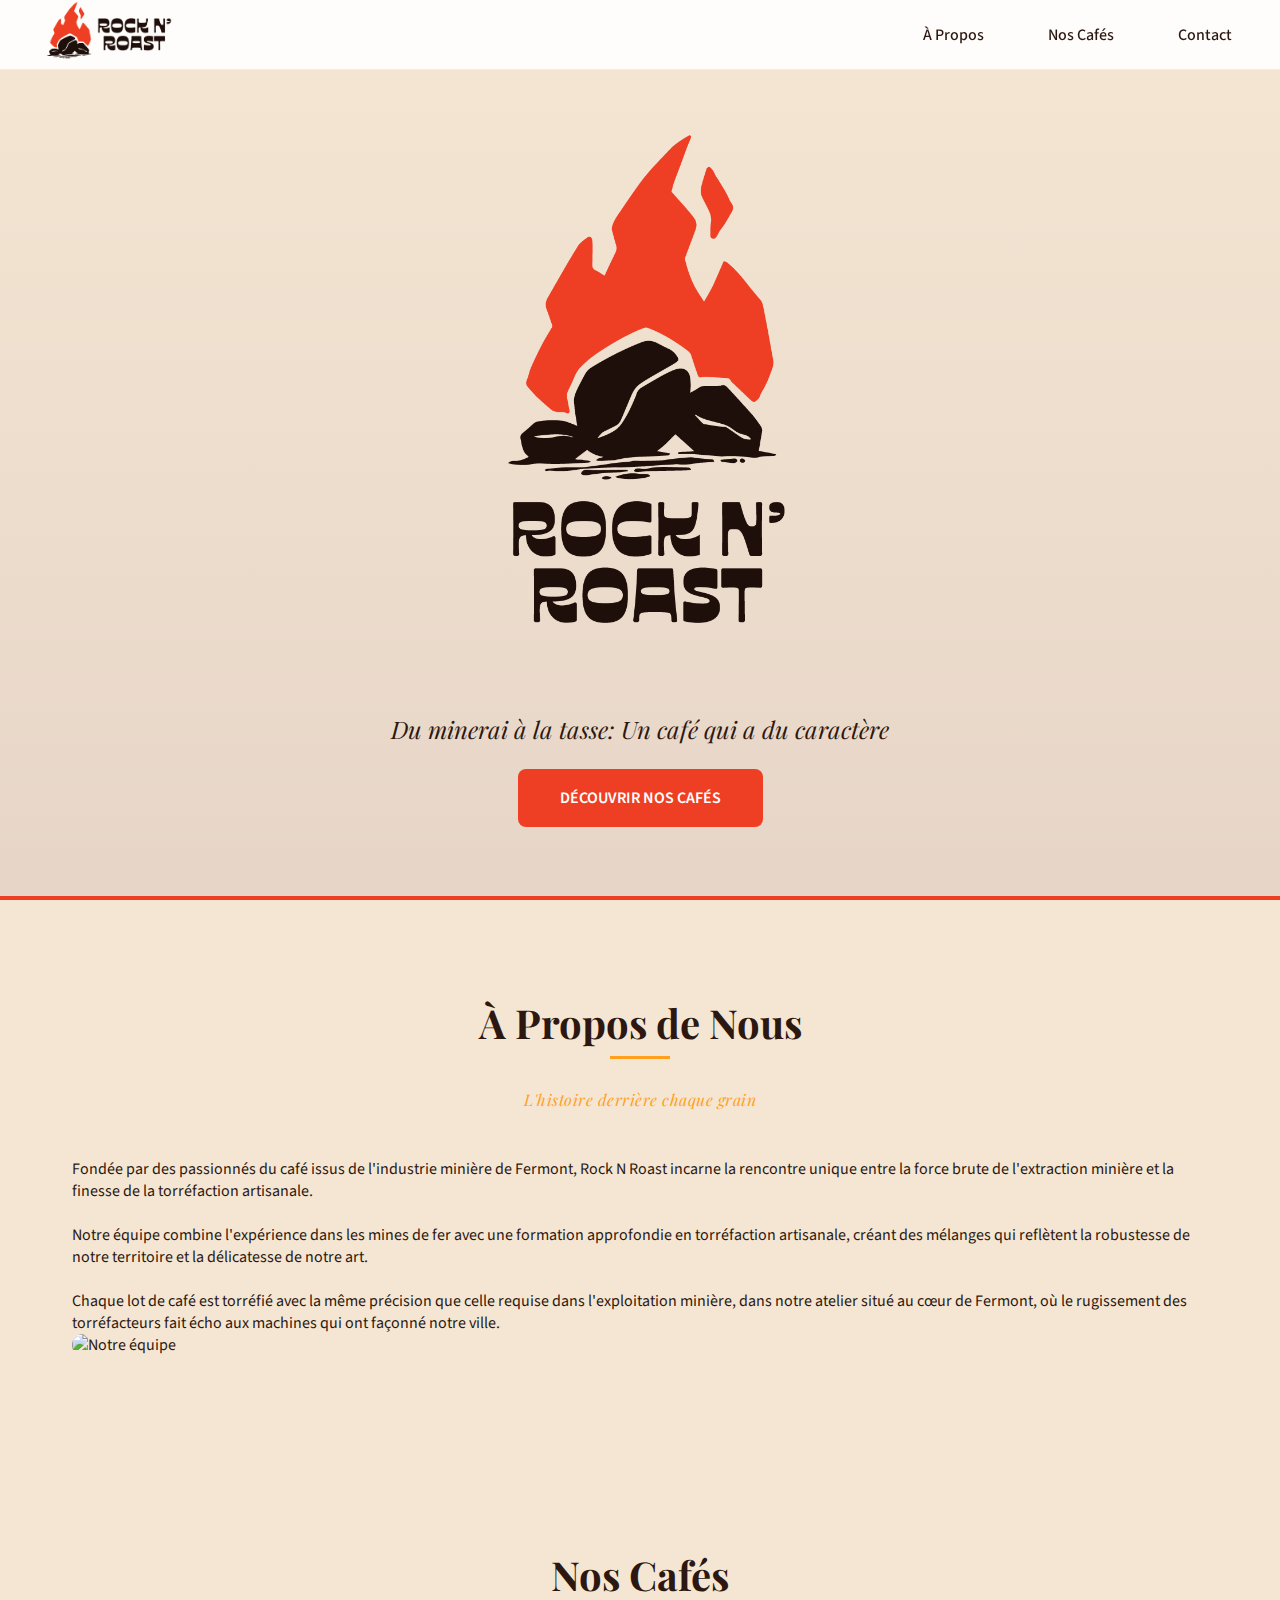
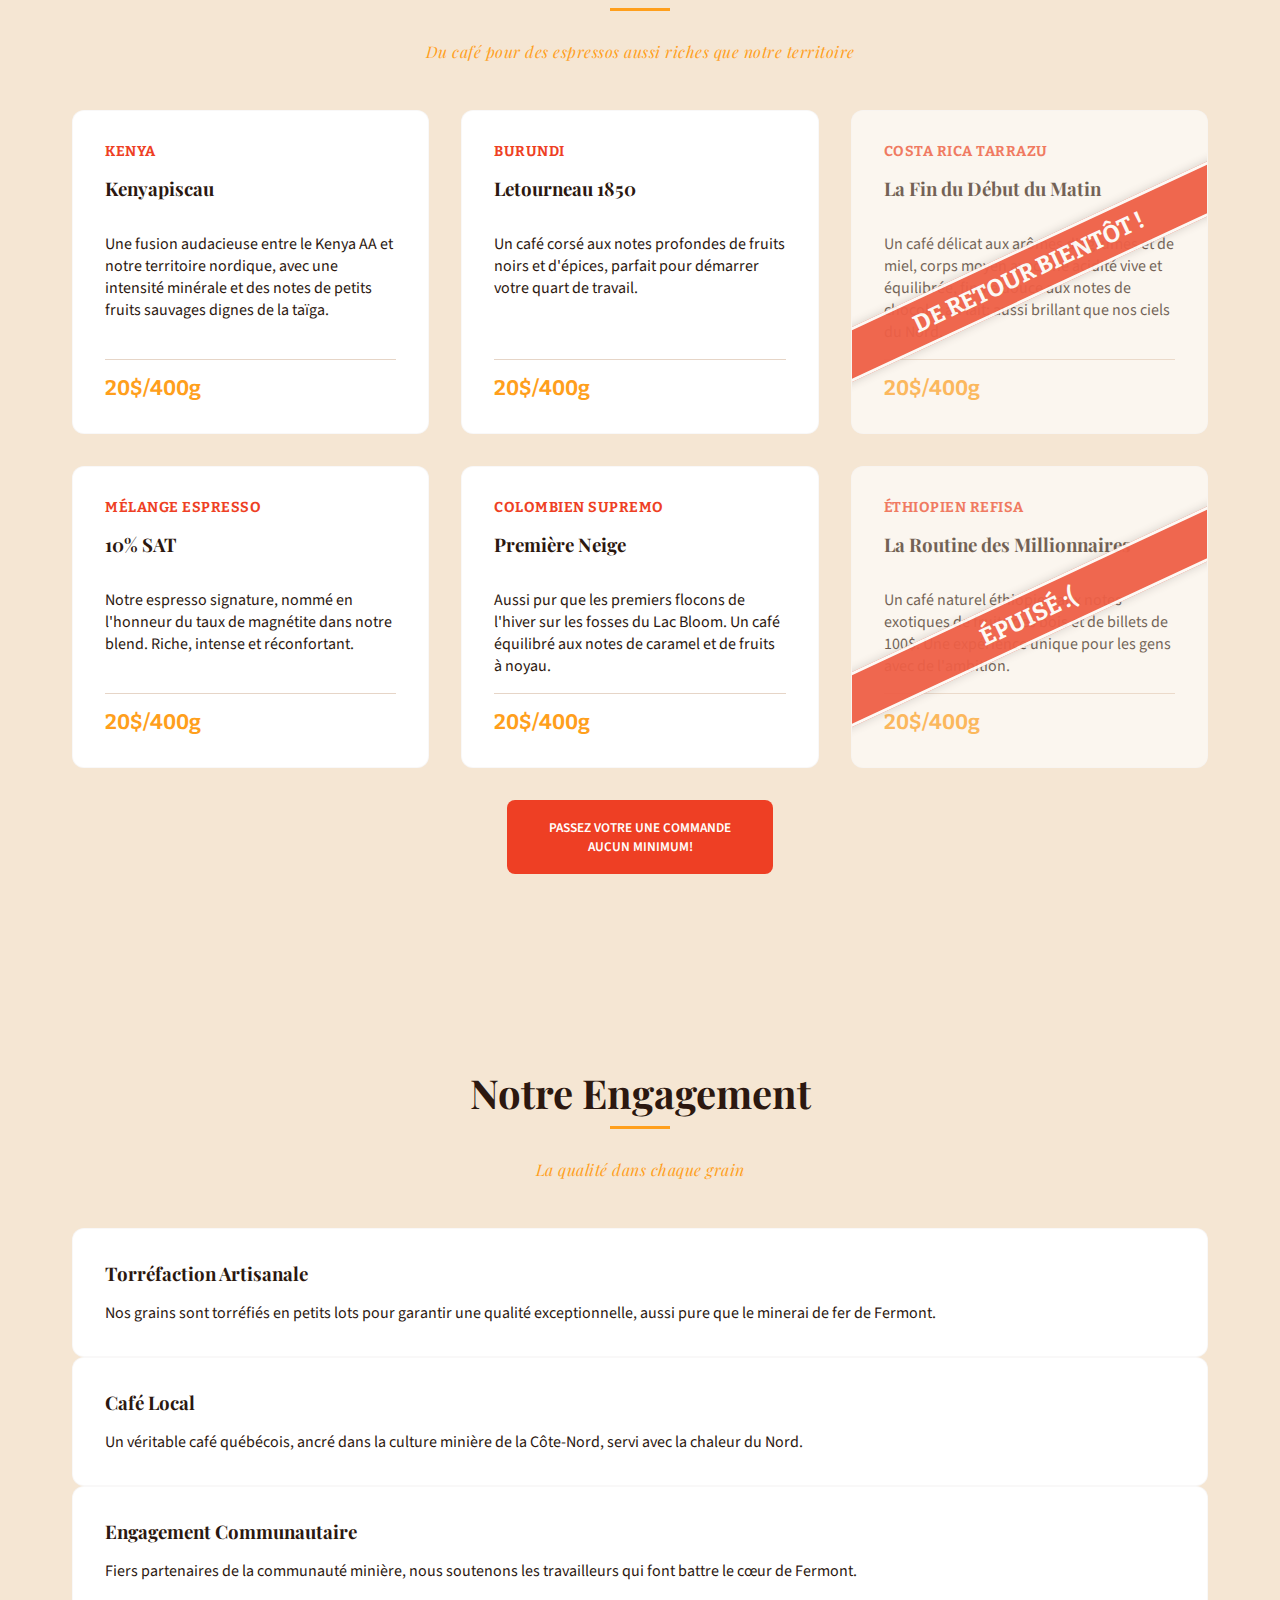
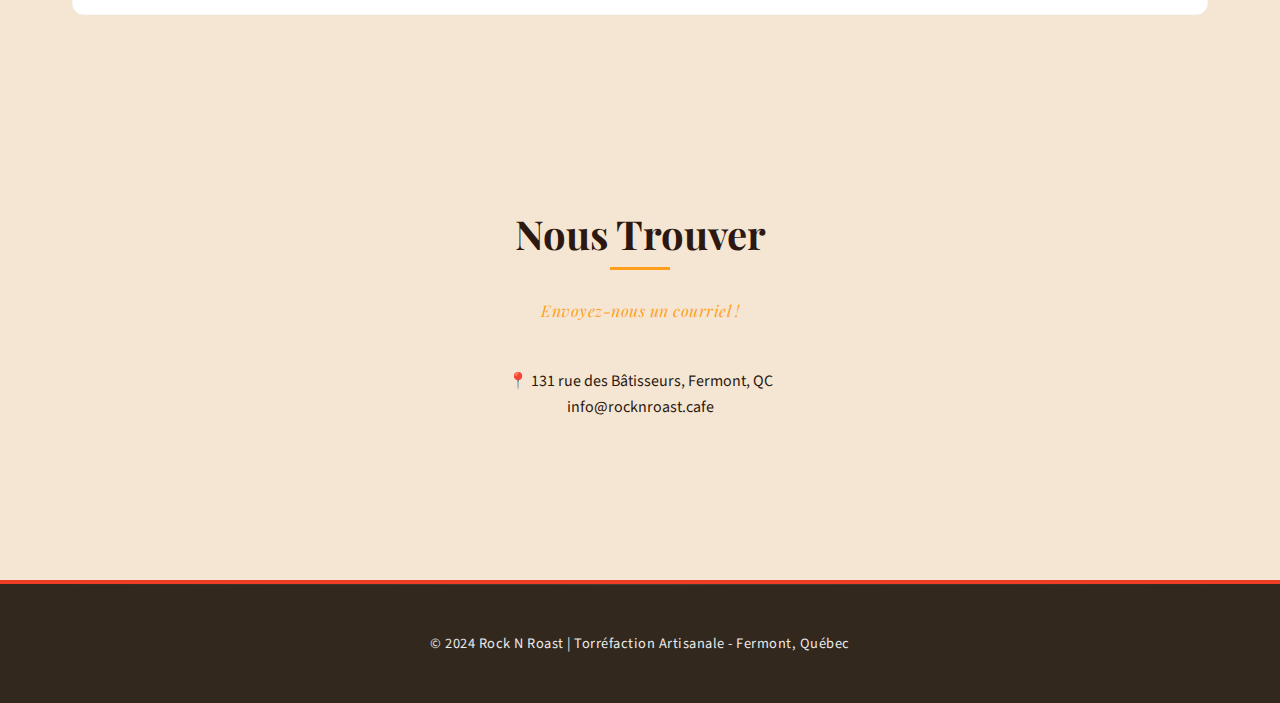
==== commit 31b3d521: "Update index.html" ====
--- a/index.html
+++ b/index.html
@@ -162,7 +162,7 @@
                 <span class="coffee-price">20$/400g</span>
             </div>
             <div class="coffee-card  sold-out">
-                <div class="sold-out-overlay">Épuisé :(</div>
+                <div class="sold-out-overlay">De retour bientôt !</div>
                 <span class="coffee-origin">Costa Rica Tarrazu</span>
                 <h3>La Fin du Début du Matin</h3>
                 <p>Un café délicat aux arômes d'agrumes et de miel, corps moyen avec une acidité vive et équilibrée, finale douce aux notes de chocolat au lait; aussi brillant que nos ciels du Nord.</p>
@@ -220,11 +220,10 @@
     <section class="content-section" id="contact">
         <div class="section-title">
             <h2>Nous Trouver</h2>
-            <p>Venez découvrir nos cafés</p>
+            <p>Envoyez-nous un courriel !</p>
         </div>
         <div style="line-height: 1.6; text-align: center;">
             <p>📍 131 rue des Bâtisseurs, Fermont, QC</p>
-            <p>📞 (418) 444-1919</p>
             <p>info@rocknroast.cafe</p>
         </div>
     </section>
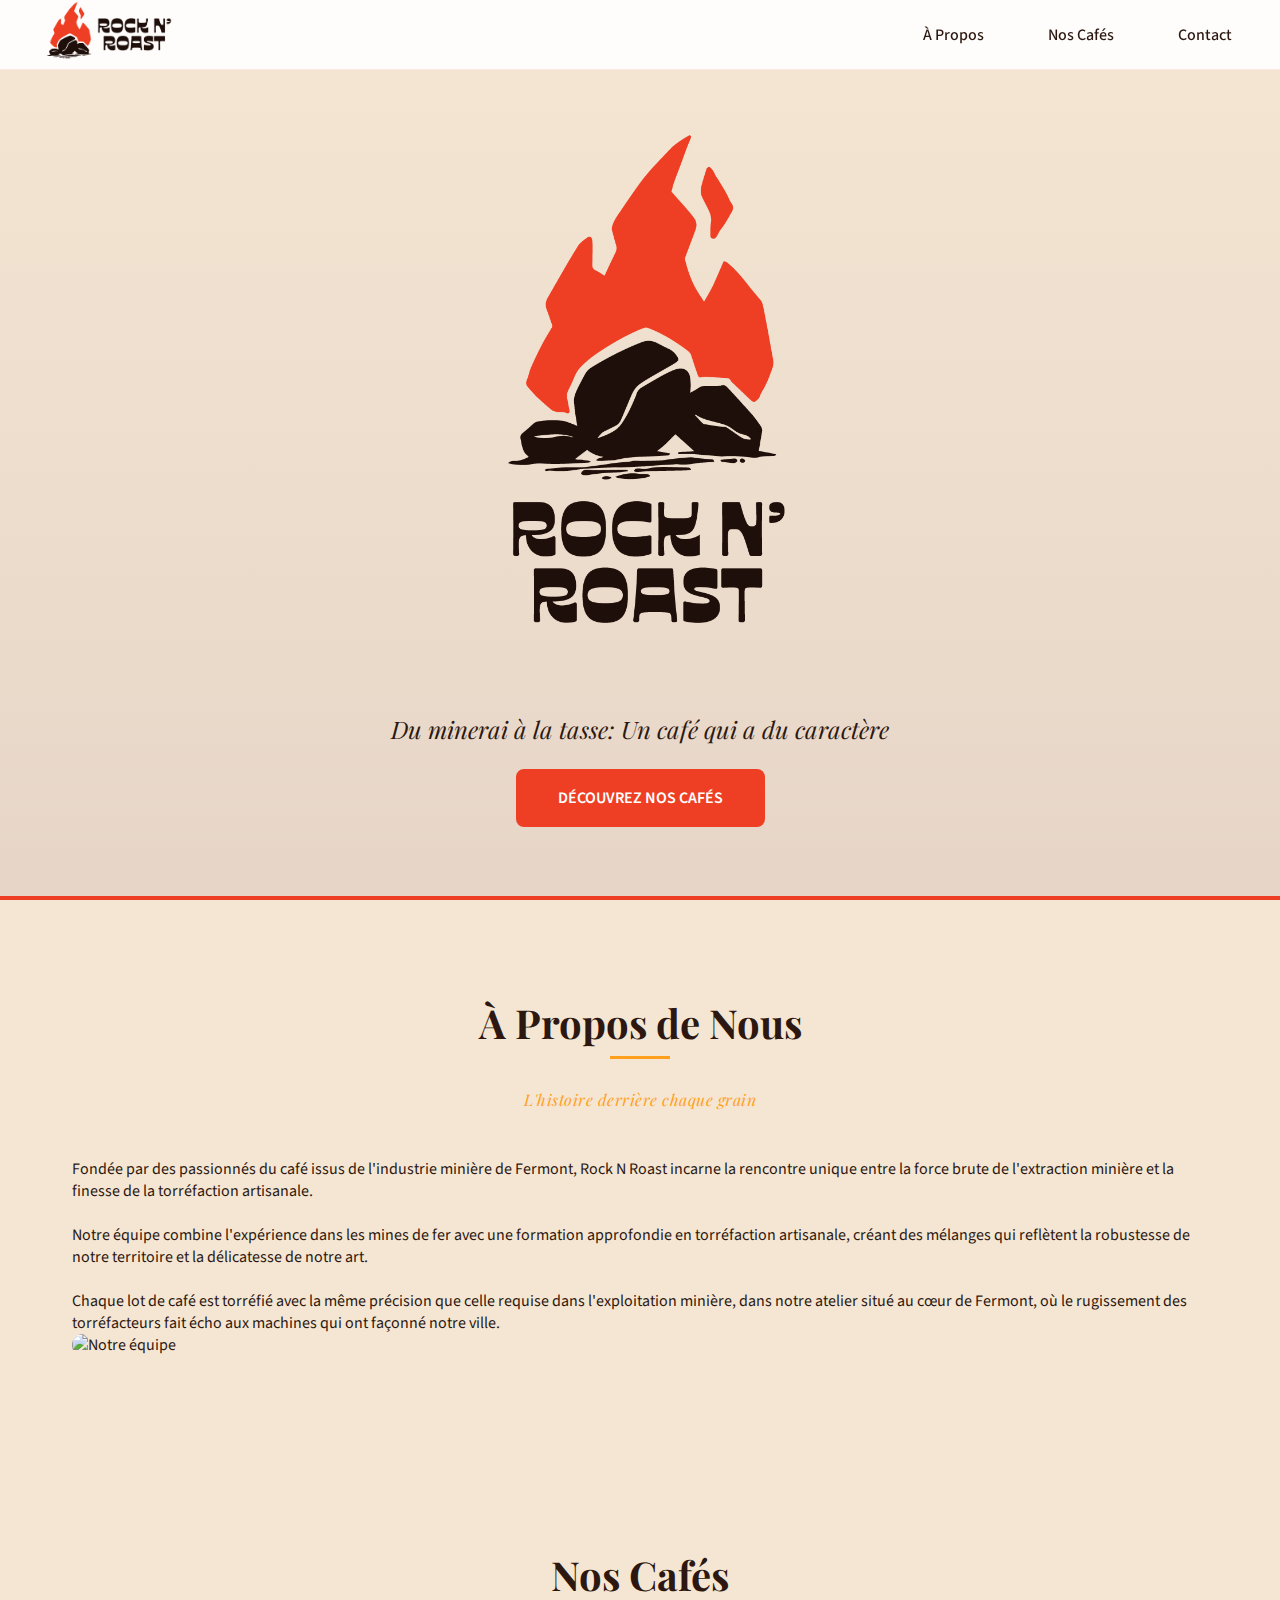
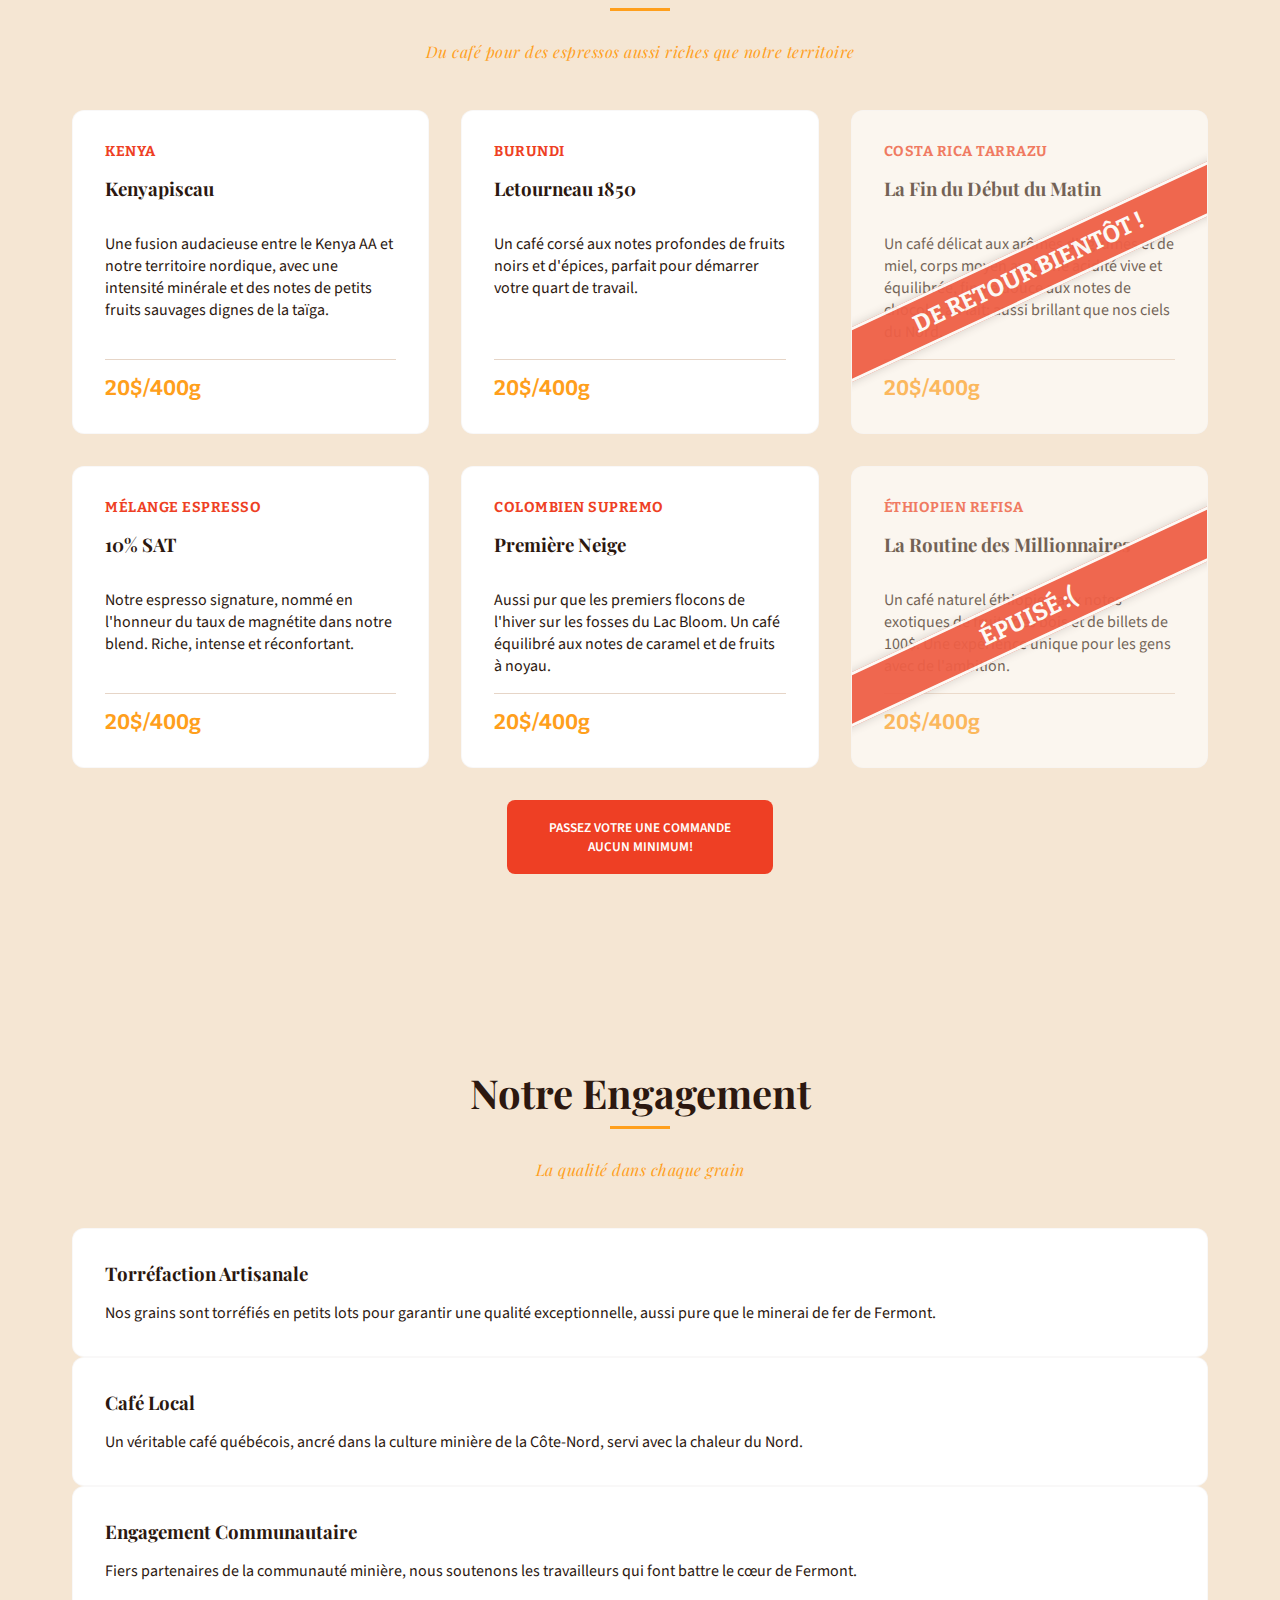
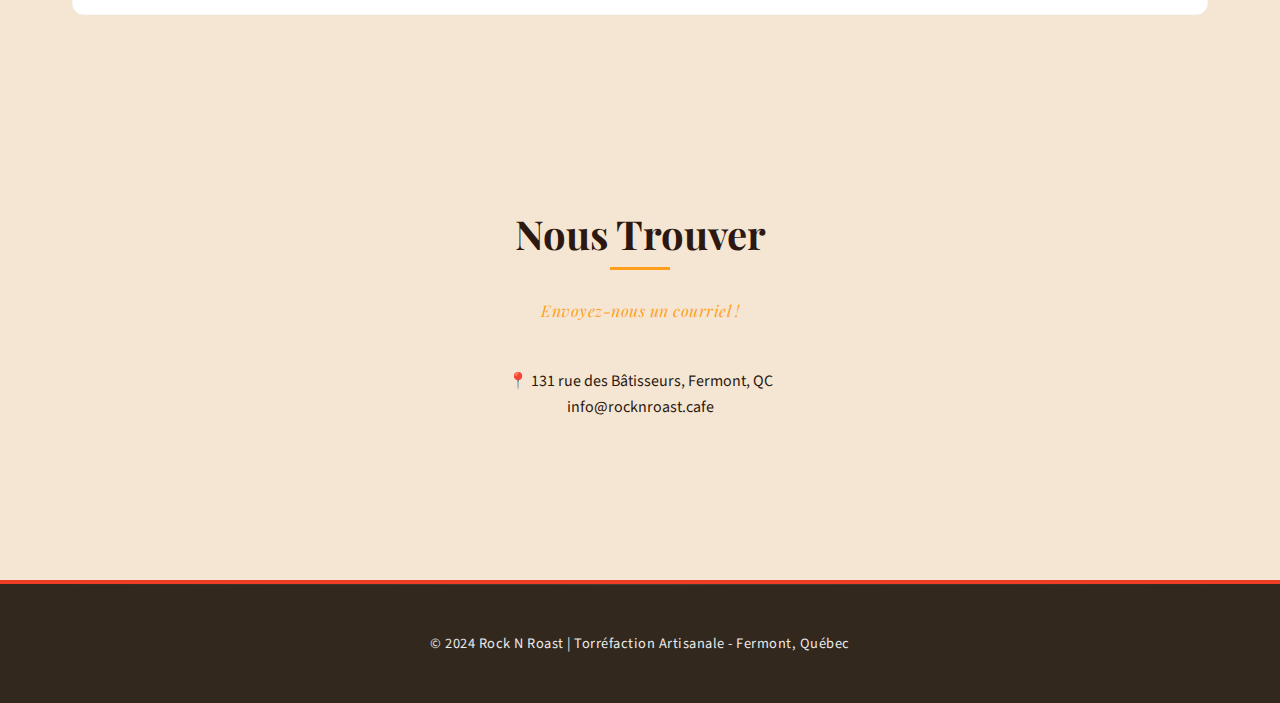
==== commit f713a753: "Update index.html" ====
--- a/index.html
+++ b/index.html
@@ -3,7 +3,7 @@
 <head>
     <meta charset="UTF-8">
     <meta name="viewport" content="width=device-width, initial-scale=1.0">
-    <title>Rock N Roast | Torréfaction Artisanale - Fermont</title>
+    <title>Rock N' Roast | Microtorréfacteurs - Fermont</title>
     <link rel="stylesheet" href="styles.css">
     <link rel="preconnect" href="https://fonts.googleapis.com">
     <link rel="preconnect" href="https://fonts.gstatic.com" crossorigin>
@@ -13,7 +13,7 @@
     <div id="orderModal" class="modal">
         <div class="modal-content">
             <div class="modal-header">
-                <h3>Commander nos cafés</h3>
+                <h3>Commandez nos cafés</h3>
                 <button class="close-modal">&times;</button>
             </div>
             <form id="orderForm" action="mailto:commandes@rocknroast.cafe" method="post" enctype="text/plain">
@@ -33,7 +33,7 @@
                 </div>
 
                 <div class="order-form-products">
-                    <h4>Sélectionnez vos cafés (400g)</h4>
+                    <h4>Sélectionnez votre café (400g)</h4>
                     
                     <div class="coffee-order-grid">
                         <div class="coffee-order-item">
@@ -120,7 +120,7 @@
         <div class="hero-content">
             <img src="assets/mainlogo.png" alt="Rock N Roast" class="logo-large">
             <p class="tagline">Du minerai à la tasse: Un café qui a du caractère</p>
-            <a href="#coffees" class="cta-button">Découvrir nos cafés</a>
+            <a href="#coffees" class="cta-button">Découvrez nos cafés</a>
         </div>
     </section>
 
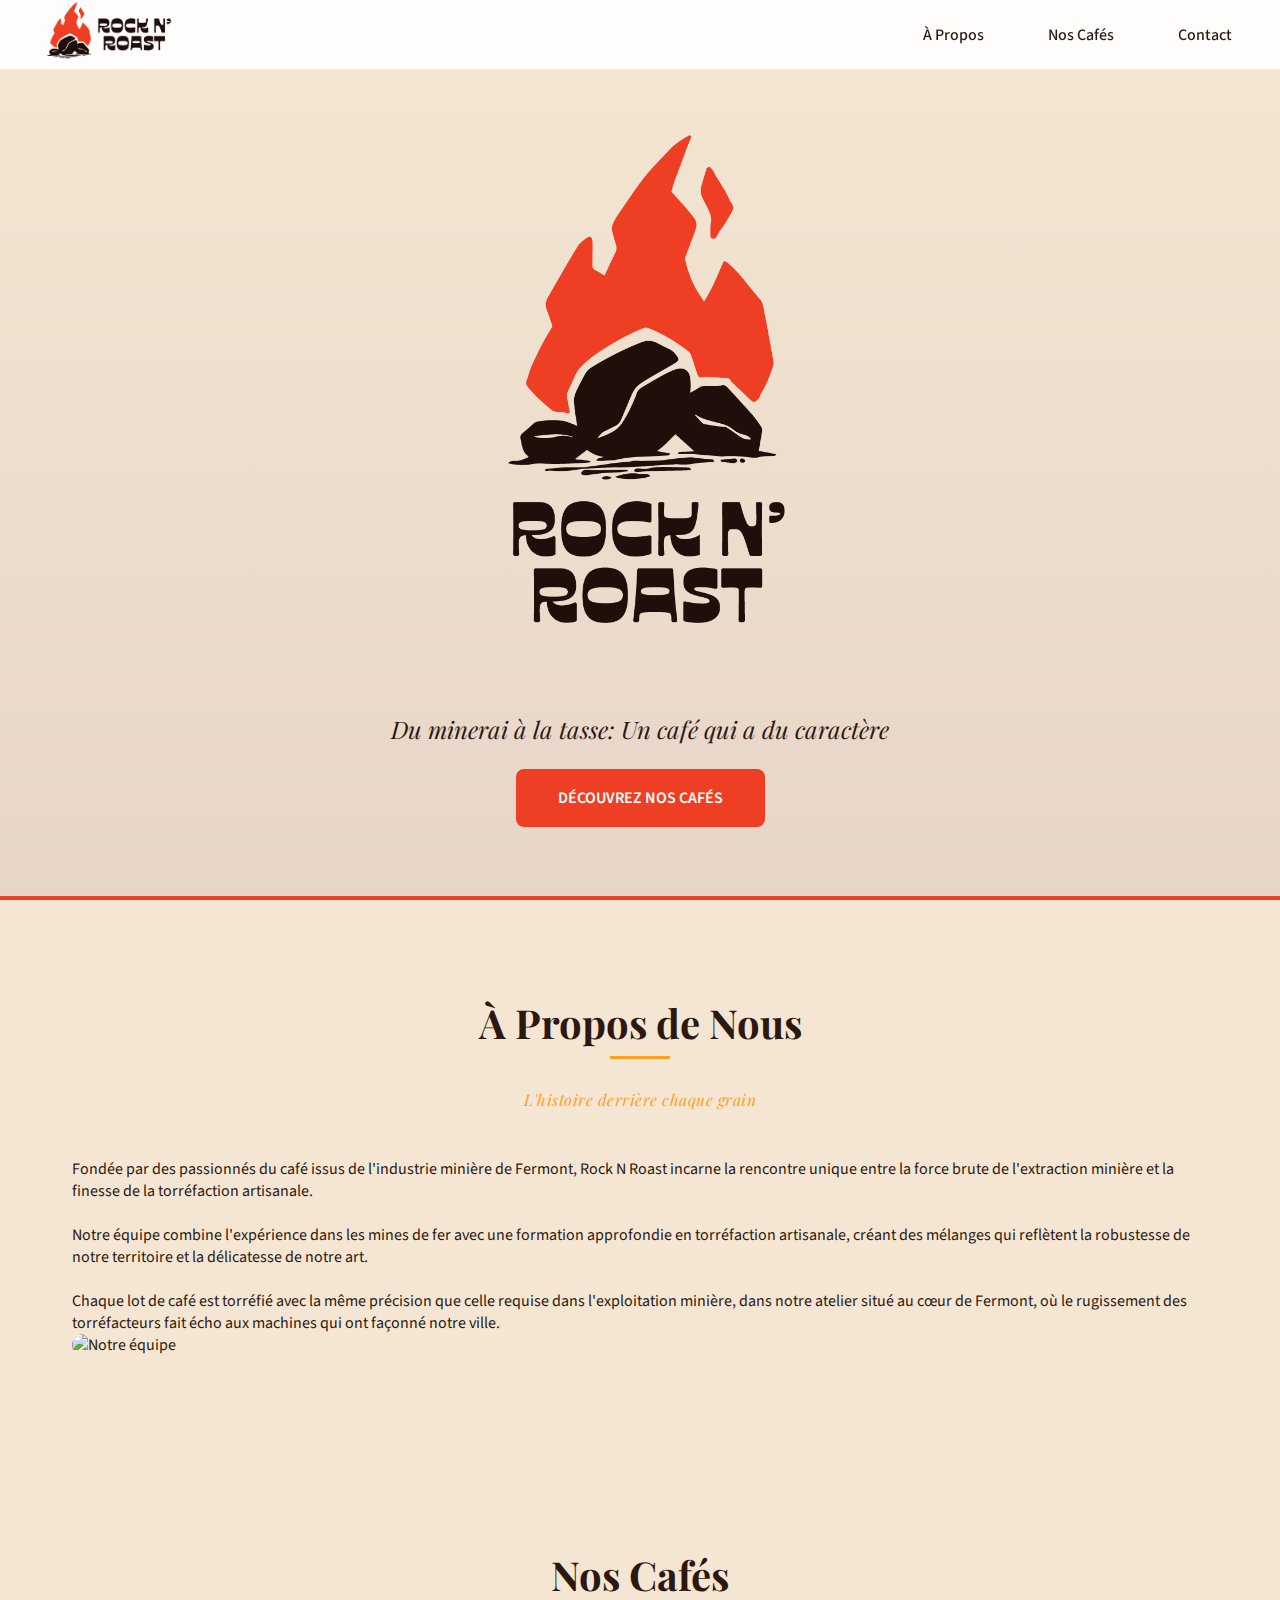
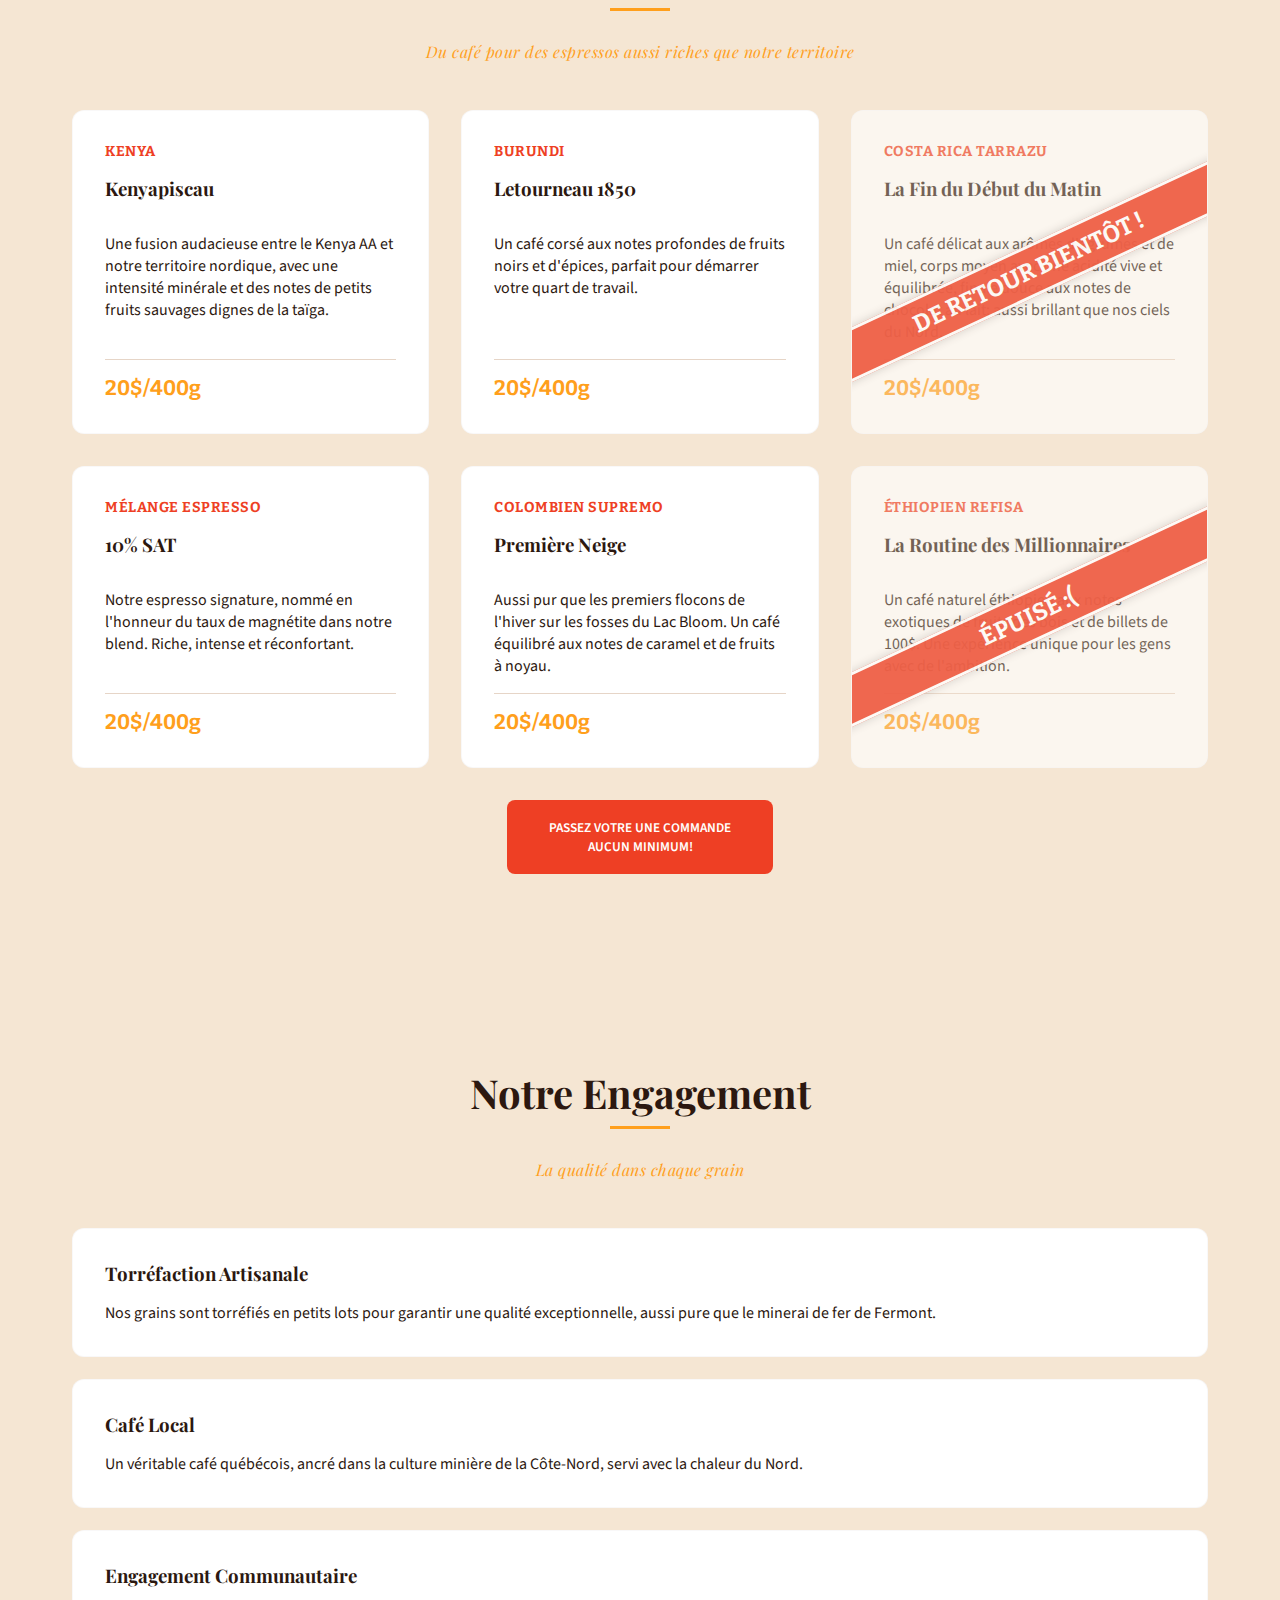
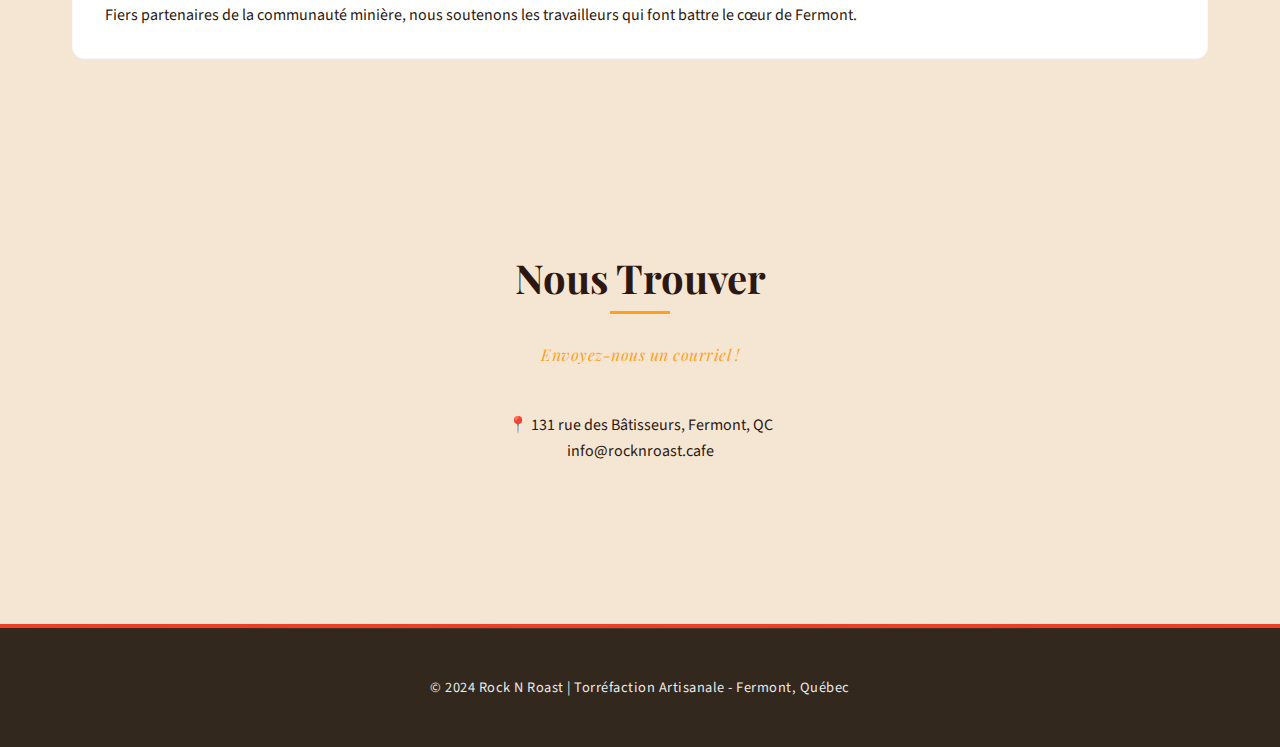
==== commit 4c74d7d4: "Update index.html" ====
--- a/index.html
+++ b/index.html
@@ -205,11 +205,11 @@
             <div class="feature">
                 <h3>Torréfaction Artisanale</h3>
                 <p>Nos grains sont torréfiés en petits lots pour garantir une qualité exceptionnelle, aussi pure que le minerai de fer de Fermont.</p>
-            </div>
+            </div><br>
             <div class="feature">
                 <h3>Café Local</h3>
                 <p>Un véritable café québécois, ancré dans la culture minière de la Côte-Nord, servi avec la chaleur du Nord.</p>
-            </div>
+            </div><br>
             <div class="feature">
                 <h3>Engagement Communautaire</h3>
                 <p>Fiers partenaires de la communauté minière, nous soutenons les travailleurs qui font battre le cœur de Fermont.</p>
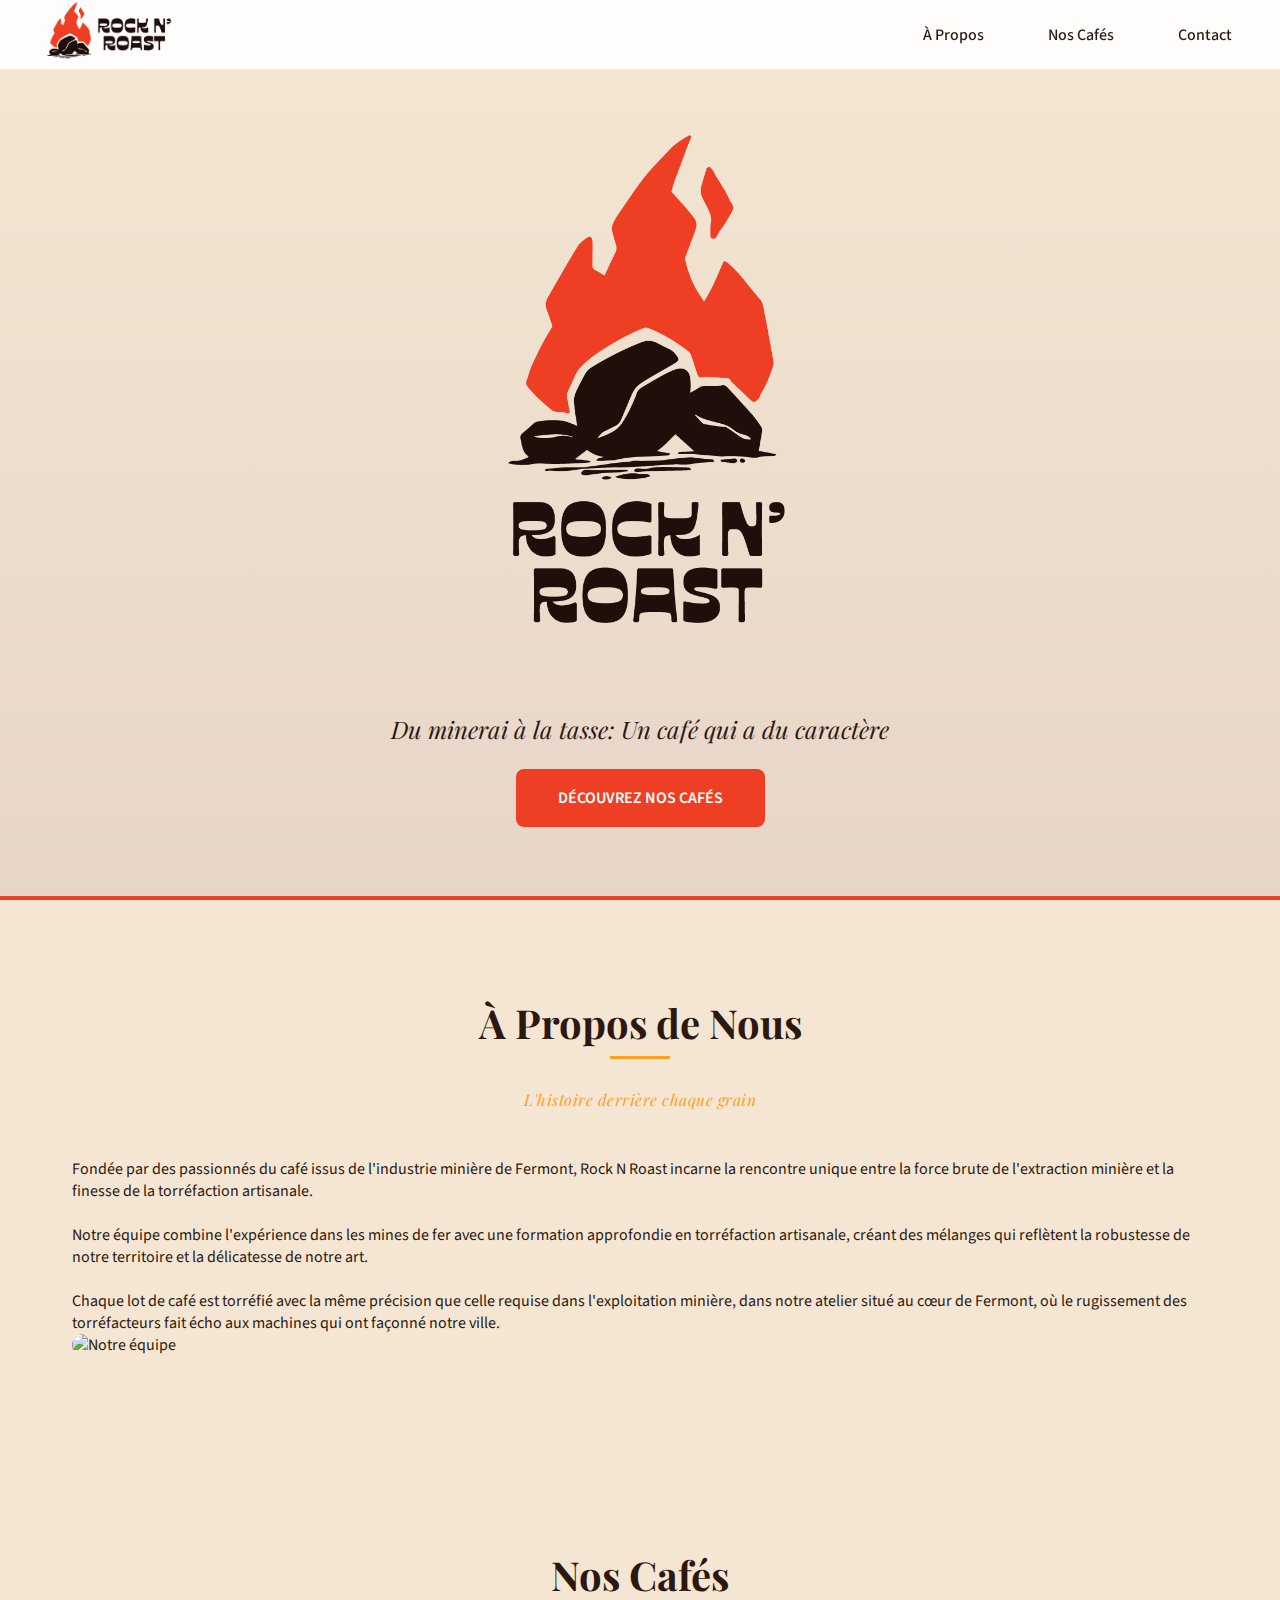
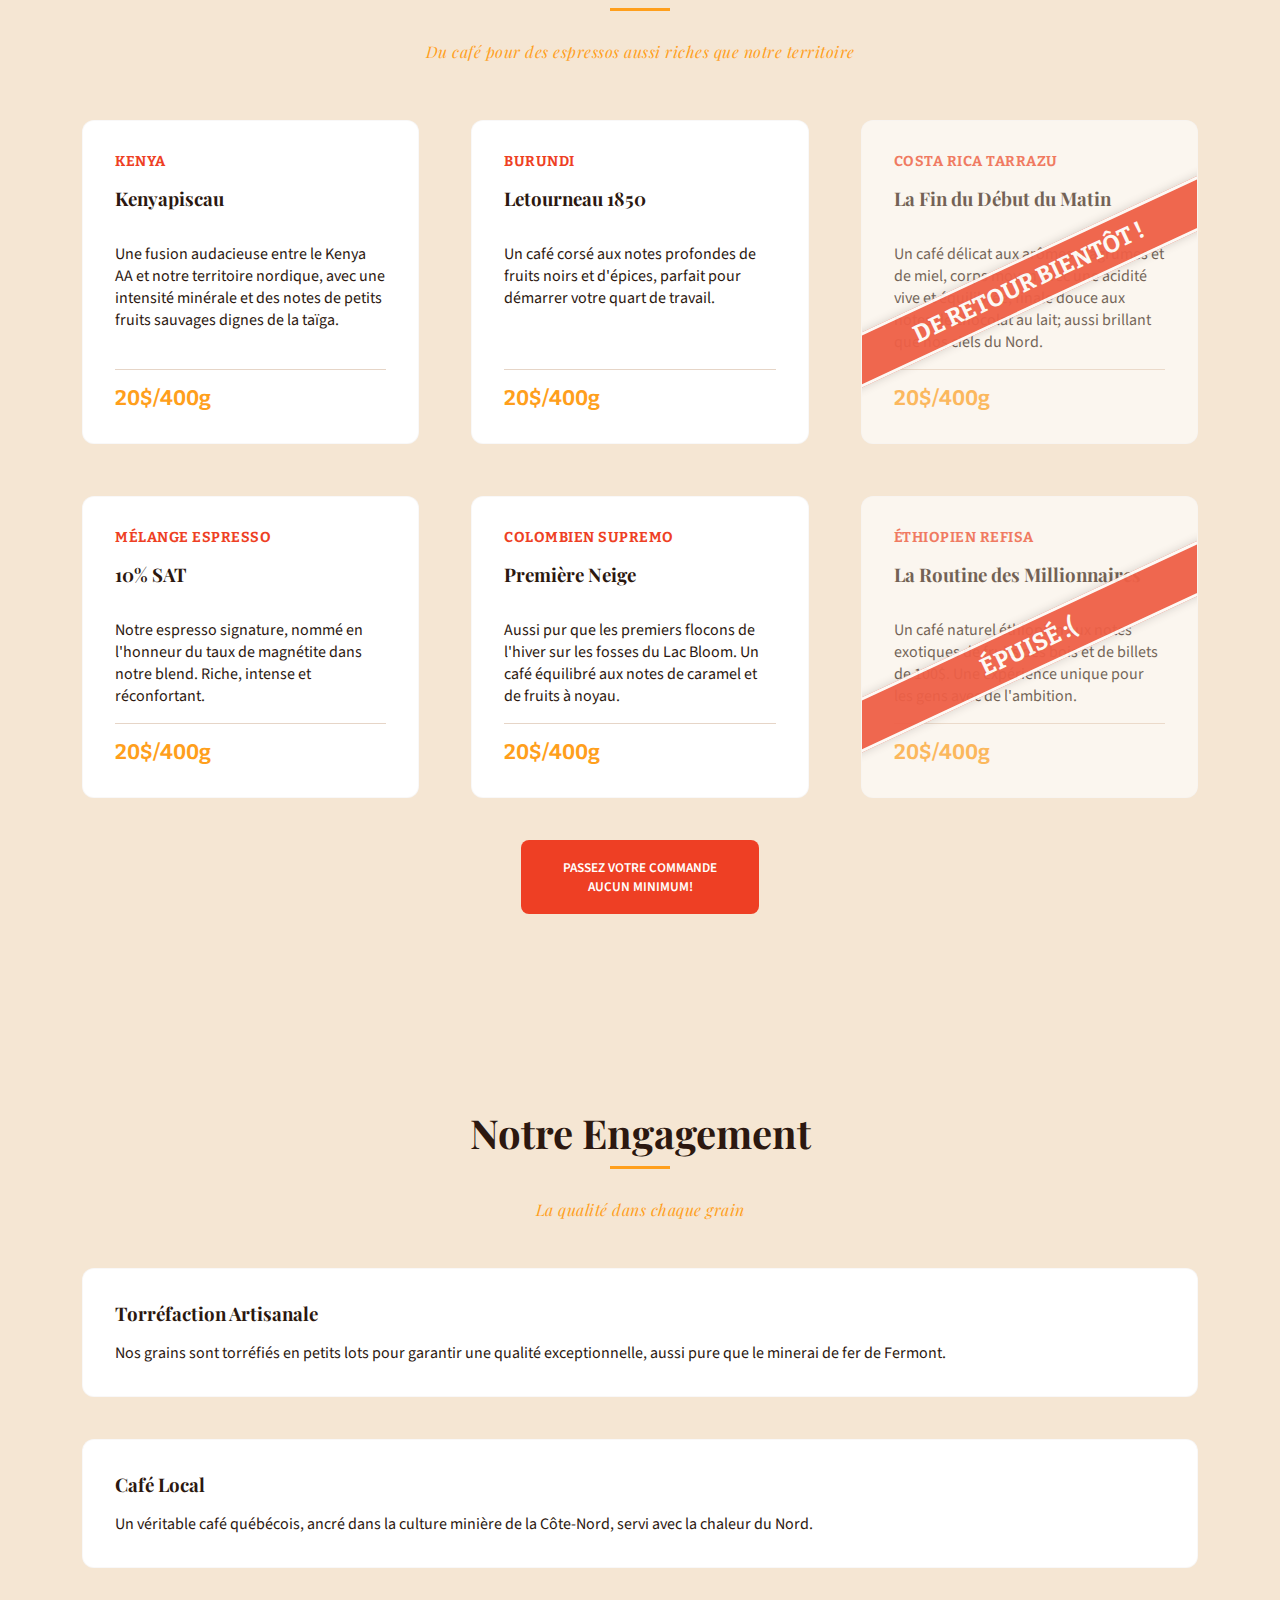
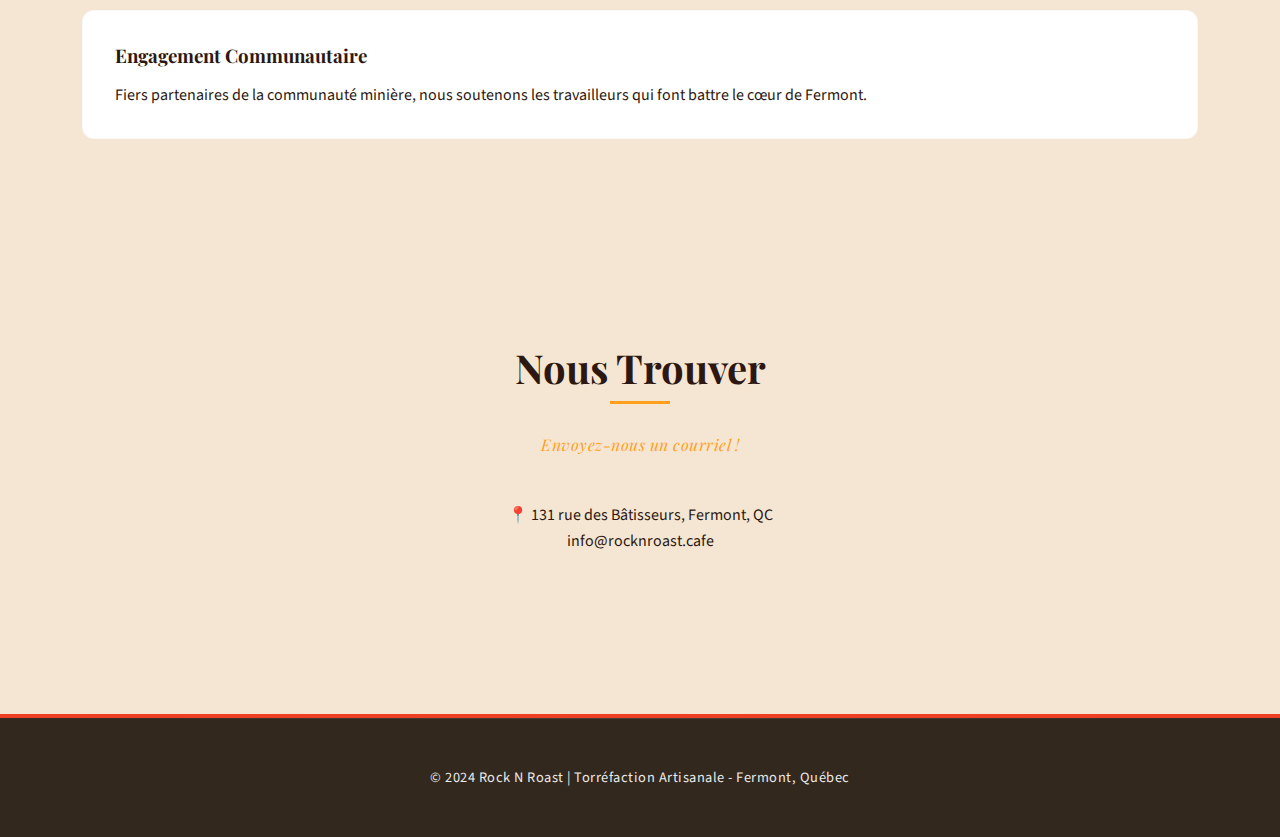
==== commit a04edc71: "Update index.html" ====
--- a/index.html
+++ b/index.html
@@ -190,7 +190,7 @@
         </div>
         <div style="text-align: center;">
             <button class="order-button" id="openOrderForm">
-                Passez votre une commande
+                Passez votre commande
                 <span class="order-note">Aucun minimum!</span>
             </button>
         </div>
--- a/styles.css
+++ b/styles.css
@@ -201,6 +201,7 @@
     border-radius: 12px;
     transition: all 0.3s ease;
     border: 1px solid var(--bg-card);
+    margin: 10px;
 }
 
 .coffee-card {
